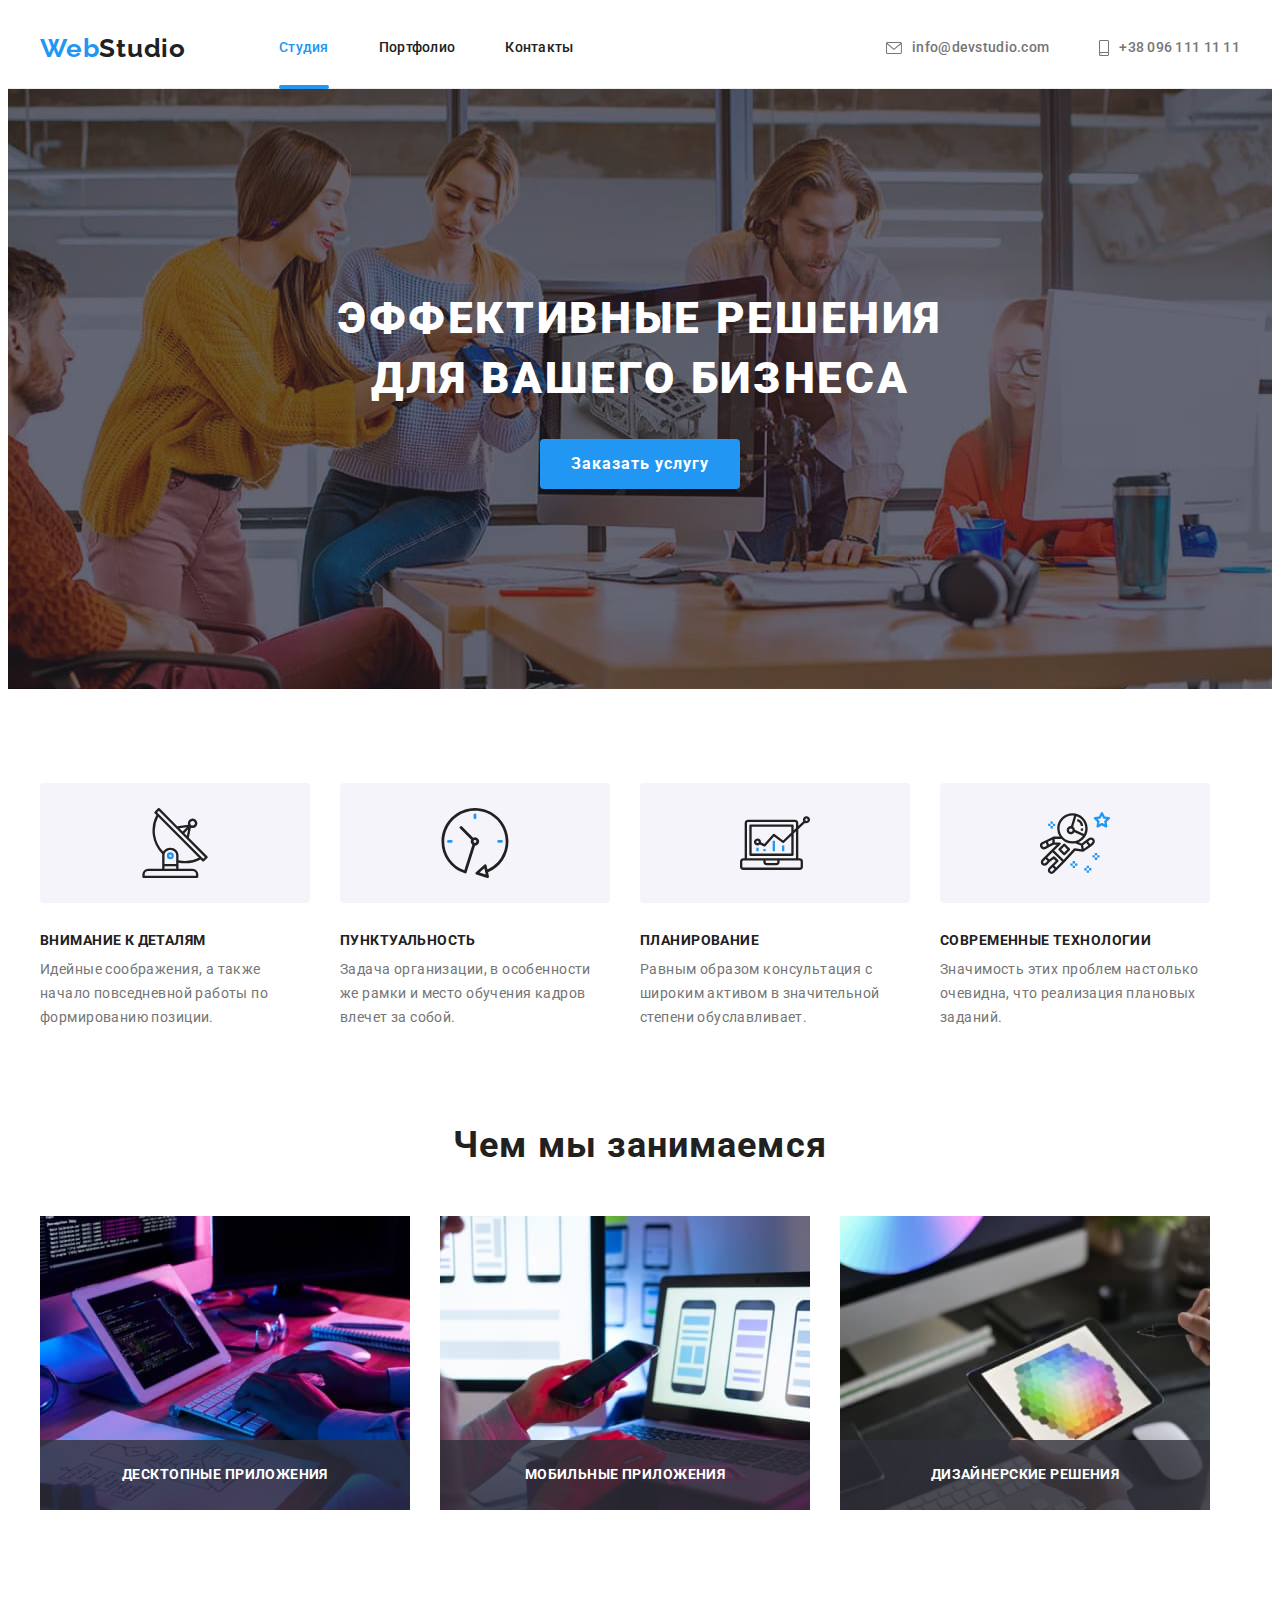
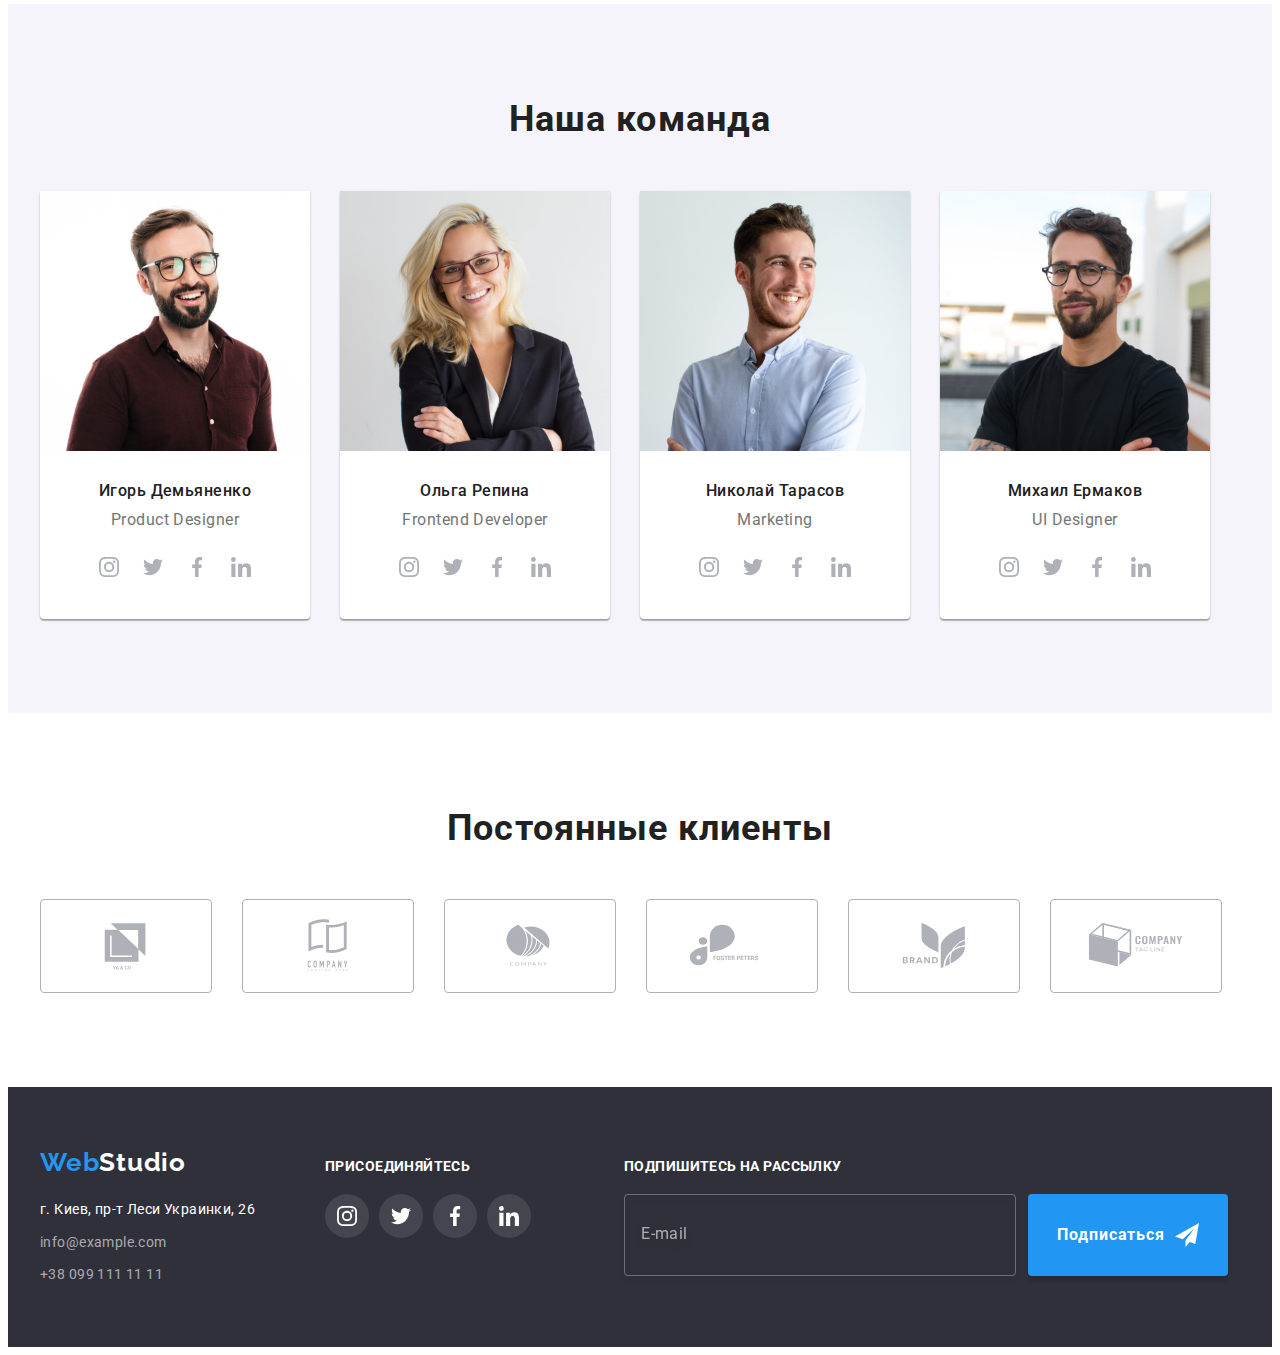
==== index.html @ 4df00606 "скопировал файлы с прошлого проекта" ====
<!DOCTYPE html>
<html lang="ru">
  <head>
    <meta charset="UTF-8" />
    <meta http-equiv="X-UA-Compatible" content="IE=edge" />
    <meta name="viewport" content="width=device-width, initial-scale=1.0" />
    <title>Studio</title>
    <link rel="preconnect" href="https://fonts.googleapis.com" />
    <link rel="preconnect" href="https://fonts.gstatic.com" crossorigin />
    <link
      href="https://fonts.googleapis.com/css2?family=Raleway:wght@700&family=Roboto:wght@400;500;700;900&display=swap"
      rel="stylesheet"
    />
    <link
      rel="stylesheet"
      href="https://cdnjs.cloudflare.com/ajax/libs/modern-normalize/1.1.0/modern-normalize.min.css"
      integrity="sha512-wpPYUAdjBVSE4KJnH1VR1HeZfpl1ub8YT/NKx4PuQ5NmX2tKuGu6U/JRp5y+Y8XG2tV+wKQpNHVUX03MfMFn9Q=="
      crossorigin="anonymous"
      referrerpolicy="no-referrer"
    />
    <link rel="stylesheet" href="./css/main.min.css" />
  </head>
  <body>
    <header class="section-header">
      <div class="container section-header__container">
        <a href="./index.html" class="logo logo--prepend"
          ><span class="logo__text--accent">Web</span>Studio</a
        >
        <nav class="site-nav">
          <ul class="navigation">
            <li class="navigation__item">
              <a class="navigation__link navigation__link--current" href="./index.html">Студия</a>
            </li>
            <li class="navigation__item">
              <a class="navigation__link" href="./portfolio.html">Портфолио</a>
            </li>
            <li class="navigation__item"><a class="navigation__link" href="">Контакты</a></li>
          </ul>
        </nav>
        <ul class="contacts">
          <li class="contacts__item">
            <a href="mailto:info@devstudio.com" class="contacts__link"
              ><svg class="contacts__mail-icon">
                <use href="./images/icons.svg#icon-mail"></use></svg
              >info@devstudio.com</a
            >
          </li>
          <li class="contacts__item">
            <a href="tel:+380961111111" class="contacts__link"
              ><svg class="contacts__smartphone-icon">
                <use href="./images/icons.svg#icon-smartphone"></use></svg
              >+38 096 111 11 11</a
            >
          </li>
        </ul>
      </div>
    </header>
    <main>
      <section class="section-hero">
        <div class="container">
          <h1 class="section-hero__title">
            Эффективные решения<br />
            для вашего бизнеса
          </h1>
          <button class="section-hero__button" type="button" data-modal-open>
            Заказать услугу
          </button>
        </div>
      </section>
      <section class="section-benefits">
        <div class="container">
          <h2 class="title visually-hidden">Преимущества</h2>
          <ul class="benefits">
            <li class="benefits__item">
              <div class="benefits__thumb">
                <svg class="benefits__icon">
                  <use href="./images/icons.svg#icon-antenna"></use>
                </svg>
              </div>
              <h3 class="benefits__subtitle">Внимание к деталям</h3>
              <p class="benefits__text">
                Идейные соображения, а также начало повседневной работы по формированию позиции.
              </p>
            </li>
            <li class="benefits__item">
              <div class="benefits__thumb">
                <svg class="benefits__icon">
                  <use href="./images/icons.svg#icon-clock"></use>
                </svg>
              </div>
              <h3 class="benefits__subtitle">Пунктуальность</h3>
              <p class="benefits__text">
                Задача организации, в особенности же рамки и место обучения кадров влечет за собой.
              </p>
            </li>
            <li class="benefits__item">
              <div class="benefits__thumb">
                <svg class="benefits__icon">
                  <use href="./images/icons.svg#icon-diagram"></use>
                </svg>
              </div>
              <h3 class="benefits__subtitle">Планирование</h3>
              <p class="benefits__text">
                Равным образом консультация с широким активом в значительной степени обуславливает.
              </p>
            </li>
            <li class="benefits__item">
              <div class="benefits__thumb">
                <svg class="benefits__icon">
                  <use href="./images/icons.svg#icon-astronaut"></use>
                </svg>
              </div>
              <h3 class="benefits__subtitle">Современные технологии</h3>
              <p class="benefits__text">
                Значимость этих проблем настолько очевидна, что реализация плановых заданий.
              </p>
            </li>
          </ul>
        </div>
      </section>
      <section class="section-about">
        <div class="container">
          <h2 class="section-about__title title">Чем мы занимаемся</h2>
          <ul class="about">
            <li class="about__item">
              <div class="about__thumb">
                <img src="./images/img.jpg" alt="Руки печатают на клавитуре" width="370" />
                <div class="about__text-thumb">
                  <p class="about__text">Десктопные приложения</p>
                </div>
              </div>
            </li>
            <li class="about__item">
              <div class="about__thumb">
                <img src="./images/box2.jpg" alt="Руки, ноутбук и телефон" width="370" />
                <div class="about__text-thumb">
                  <p class="about__text">Мобильные приложения</p>
                </div>
              </div>
            </li>
            <li class="about__item">
              <div class="about__thumb">
                <img src="./images/box3.jpg" alt="Планшет и стилус в руках" width="370" />
                <div class="about__text-thumb">
                  <p class="about__text">Дизайнерские решения</p>
                </div>
              </div>
            </li>
          </ul>
        </div>
      </section>
      <section class="section-team">
        <div class="container">
          <h2 class="section-team__title title">Наша команда</h2>
          <ul class="team">
            <li class="team__item">
              <img
                src="./images/team1.jpg"
                alt="Портрет Игорь Демьяненко"
                width="270"
                height="260"
              />
              <div class="team__text">
                <h3 class="team__name">Игорь Демьяненко</h3>
                <p class="team__position">Product Designer</p>
                <div class="social">
                  <a class="social__link" href=""
                    ><svg class="social__icon">
                      <use href="./images/icons.svg#icon-instagram"></use></svg
                  ></a>
                  <a class="social__link" href=""
                    ><svg class="social__icon">
                      <use href="./images/icons.svg#icon-twitter"></use></svg
                  ></a>
                  <a class="social__link" href=""
                    ><svg class="social__icon">
                      <use href="./images/icons.svg#icon-facebook"></use></svg
                  ></a>
                  <a class="social__link" href=""
                    ><svg class="social__icon">
                      <use href="./images/icons.svg#icon-linkedin"></use></svg
                  ></a>
                </div>
              </div>
            </li>
            <li class="team__item">
              <img src="./images/team2.jpg" alt="Портрет Ольга Репина" width="270" height="260" />
              <div class="team__text">
                <h3 class="team__name">Ольга Репина</h3>
                <p class="team__position">Frontend Developer</p>
                <div class="social">
                  <a class="social__link" href=""
                    ><svg class="social__icon">
                      <use href="./images/icons.svg#icon-instagram"></use></svg
                  ></a>
                  <a class="social__link" href=""
                    ><svg class="social__icon">
                      <use href="./images/icons.svg#icon-twitter"></use></svg
                  ></a>
                  <a class="social__link" href=""
                    ><svg class="social__icon">
                      <use href="./images/icons.svg#icon-facebook"></use></svg
                  ></a>
                  <a class="social__link" href=""
                    ><svg class="social__icon">
                      <use href="./images/icons.svg#icon-linkedin"></use></svg
                  ></a>
                </div>
              </div>
            </li>
            <li class="team__item">
              <img
                src="./images/team3.jpg"
                alt="Портрет Николай Тарасов"
                width="270"
                height="260"
              />
              <div class="team__text">
                <h3 class="team__name">Николай Тарасов</h3>
                <p class="team__position">Marketing</p>
                <div class="social">
                  <a class="social__link" href=""
                    ><svg class="social__icon">
                      <use href="./images/icons.svg#icon-instagram"></use></svg
                  ></a>
                  <a class="social__link" href=""
                    ><svg class="social__icon">
                      <use href="./images/icons.svg#icon-twitter"></use></svg
                  ></a>
                  <a class="social__link" href=""
                    ><svg class="social__icon">
                      <use href="./images/icons.svg#icon-facebook"></use></svg
                  ></a>
                  <a class="social__link" href=""
                    ><svg class="social__icon">
                      <use href="./images/icons.svg#icon-linkedin"></use></svg
                  ></a>
                </div>
              </div>
            </li>
            <li class="team__item">
              <img src="./images/team4.jpg" alt="Портрет Михаил Ермаков" width="270" height="260" />
              <div class="team__text">
                <h3 class="team__name">Михаил Ермаков</h3>
                <p class="team__position">UI Designer</p>
                <div class="social">
                  <a class="social__link" href=""
                    ><svg class="social__icon">
                      <use href="./images/icons.svg#icon-instagram"></use></svg
                  ></a>
                  <a class="social__link" href=""
                    ><svg class="social__icon">
                      <use href="./images/icons.svg#icon-twitter"></use></svg
                  ></a>
                  <a class="social__link" href=""
                    ><svg class="social__icon">
                      <use href="./images/icons.svg#icon-facebook"></use></svg
                  ></a>
                  <a class="social__link" href=""
                    ><svg class="social__icon">
                      <use href="./images/icons.svg#icon-linkedin"></use></svg
                  ></a>
                </div>
              </div>
            </li>
          </ul>
        </div>
      </section>
      <section class="section-clients">
        <div class="container">
          <h2 class="section-clients__title title">Постоянные клиенты</h2>
          <ul class="clients">
            <li class="clients__item">
              <a class="clients__link" href="">
                <svg class="clients__icon">
                  <use href="./images/icons.svg#icon-logo1"></use>
                </svg>
              </a>
            </li>
            <li class="clients__item">
              <a class="clients__link" href="">
                <svg class="clients__icon">
                  <use href="./images/icons.svg#icon-logo2"></use>
                </svg>
              </a>
            </li>
            <li class="clients__item">
              <a class="clients__link" href="">
                <svg class="clients__icon">
                  <use href="./images/icons.svg#icon-logo3"></use>
                </svg>
              </a>
            </li>
            <li class="clients__item">
              <a class="clients__link" href="">
                <svg class="clients__icon">
                  <use href="./images/icons.svg#icon-logo4"></use>
                </svg>
              </a>
            </li>
            <li class="clients__item">
              <a class="clients__link" href="">
                <svg class="clients__icon">
                  <use href="./images/icons.svg#icon-logo5"></use>
                </svg>
              </a>
            </li>
            <li class="clients__item">
              <a class="clients__link" href="">
                <svg class="clients__icon">
                  <use href="./images/icons.svg#icon-logo6"></use>
                </svg>
              </a>
            </li>
          </ul>
        </div>
      </section>
    </main>
    <footer class="footer">
      <div class="container footer__container">
        <div class="footer__wrap">
          <a href="./index.html" class="logo logo--white"
            ><span class="logo__text--accent">Web</span>Studio</a
          >
          <address>
            <ul class="footer-contacts">
              <li class="footer-contacts__item">
                <a class="footer-contacts__link link footer-contacts__link--white" href=""
                  >г. Киев, пр-т Леси Украинки, 26</a
                >
              </li>
              <li class="footer-contacts__item">
                <a class="footer-contacts__link link" href="mailto:info@example.com"
                  >info@example.com</a
                >
              </li>
              <li class="footer-contacts__item">
                <a class="footer-contacts__link link" href="tel:+380991111111">+38 099 111 11 11</a>
              </li>
            </ul>
          </address>
        </div>
        <div class="footer-join">
          <b class="footer-join__text">Присоединяйтесь</b>
          <div class="footer-join__thumb">
            <a class="footer-join__link" href=""
              ><svg class="footer-join__icon">
                <use href="./images/icons.svg#icon-instagram"></use></svg
            ></a>
            <a class="footer-join__link" href=""
              ><svg class="footer-join__icon">
                <use href="./images/icons.svg#icon-twitter"></use></svg
            ></a>
            <a class="footer-join__link" href=""
              ><svg class="footer-join__icon">
                <use href="./images/icons.svg#icon-facebook"></use></svg
            ></a>
            <a class="footer-join__link" href=""
              ><svg class="footer-join__icon">
                <use href="./images/icons.svg#icon-linkedin"></use></svg
            ></a>
          </div>
        </div>
        <div class="footer-form">
          <b class="footer-form__text">Подпишитесь на рассылку</b>
          <form class="">
            <label class="footer-form__label">
              <input class="footer-form__input" type="email" name="mail" placeholder="E-mail" />
              <button class="footer-form__btn" type="submit">
                Подписаться<svg class="footer-form__icon" width="24" height="24">
                  <use href="./images/icons.svg#icon-send"></use>
                </svg>
              </button>
            </label>
          </form>
        </div>
      </div>
    </footer>
    <div class="backdrop backdrop--is-hidden" data-modal>
      <div class="modal">
        <button class="modal__button" data-modal-close>
          <svg width="18" height="18" xmlns="http://www.w3.org/2000/svg">
            <path
              d="M15 4.108 13.892 3 9.5 7.392 5.108 3 4 4.108 8.392 8.5 4 12.892 5.108 14 9.5 9.608 13.892 14 15 12.892 10.608 8.5 15 4.108Z"
            />
          </svg>
        </button>
        <b class="modal__title">Оставьте свои данные, мы вам перезвоним</b>
        <form class="modal-form">
          <label class="modal-form__label">
            <span class="modal-form__text">Имя</span>
            <input class="modal-form__input" type="text" name="name" />
            <svg class="modal-form__icon" width="18" height="18">
              <use href="./images/icons.svg#icon-personmodal"></use>
            </svg>
          </label>
          <label class="modal-form__label">
            <span class="modal-form__text">Телефон</span>
            <input class="modal-form__input" type="tel" name="tel" />
            <svg class="modal-form__icon" width="18" height="18">
              <use href="./images/icons.svg#icon-phonemodal"></use>
            </svg>
          </label>
          <label class="modal-form__label">
            <span class="modal-form__text">Почта</span>
            <input class="modal-form__input" type="email" name="mail" />
            <svg class="modal-form__icon" width="18" height="18">
              <use href="./images/icons.svg#icon-emailmodal"></use>
            </svg>
          </label>
          <label class="modal-form__label modal-form__label--append">
            <span class="modal-form__text">Комментарий</span>
            <textarea
              class="modal-form__textarea"
              name="comment"
              placeholder="Введите текст"
            ></textarea>
          </label>
          <label class="modal-form__label-checkbox">
            <input class="modal-form__checkbox" type="checkbox" name="license" value="yes" />
            <svg class="modal-form__checkbox-icon" width="16" height="15">
              <use href="./images/icons.svg#icon-checkmodal"></use>
            </svg>
            <p class="modal-form__license">
              Соглашаюсь с рассылкой и принимаю
              <a class="modal-form__link" href="">Условия договора</a>
            </p>
          </label>
          <button class="modal-form__btn" type="submit">Отправить</button>
        </form>
      </div>
    </div>
    <script src="./js/modal.js"></script>
  </body>
</html>
---- css/main.min.css ----
h1,h2,h3,p,ul{margin-top:0;margin-bottom:0}ul{list-style-type:none;padding:0;margin:0}img{display:block}:root{--primaty-text-color: #757575;--secondary-text-color: #212121;--white--text-color: #ffffff;--white-bg-color: #fff;--accent-text-color: #2196f3;--secondary-bg-color: #f5f4fa;--footer-bg-color: #2f303a;--footer-adress-color: rgba(255, 255, 255, 0.6);--hero-bg-color: #c4c4c4;--decoration-color: #afb1b8}body{font-family:Roboto, sans-serif;color:var(--primaty-text-color)}.visually-hidden{position:absolute;width:1px;height:1px;margin:-1px;border:0;padding:0;white-space:nowrap;clip-path:inset(100%);clip:rect(0 0 0 0);overflow:hidden}.container{margin:0 auto;max-width:1200px;padding-left:15px;padding-right:15px}.section-header{border-bottom:1px solid #ececec}.section-header__container{display:flex;align-items:center}.logo{font-family:Raleway, sans-serif;font-weight:700;font-size:26px;line-height:1.19;letter-spacing:0.03em;text-decoration:none;color:var(--secondary-text-color)}.logo--prepend{margin-right:93px}.logo__text--accent{color:var(--accent-text-color)}.link{transition:color 250ms cubic-bezier(0.4, 0, 0.2, 1)}.navigation{display:flex}.navigation__link{display:block;font-weight:500;font-size:14px;line-height:1.14;letter-spacing:0.02em;text-decoration:none;color:var(--secondary-text-color);padding-top:32px;padding-bottom:32px;transition:color 250ms cubic-bezier(0.4, 0, 0.2, 1)}.navigation__link:hover,.navigation__link:focus{color:var(--accent-text-color)}.navigation__link--current{color:var(--accent-text-color);position:relative}.navigation__link--current::after{content:'';position:absolute;bottom:-1px;display:block;width:100%;height:4px;background-color:var(--accent-text-color);border-radius:2px}.navigation__item:not(:last-child){margin-right:50px}.contacts{display:flex;margin-left:auto}.contacts__link{color:var(--primaty-text-color);font-weight:500;font-size:14px;line-height:1.14;letter-spacing:0.02em;text-decoration:none;display:flex;align-items:center;transition:color 250ms cubic-bezier(0.4, 0, 0.2, 1)}.contacts__link:hover,.contacts__link:focus{color:var(--accent-text-color)}.contacts__item:not(:last-child){margin-right:50px}.contacts__mail-icon{width:16px;height:12px;margin-right:10px;fill:currentColor}.contacts__smartphone-icon{width:10px;height:16px;margin-right:10px;fill:currentColor}.section-hero{background-color:var(--hero-bg-color);background-image:linear-gradient(rgba(47,48,58,0.4), rgba(47,48,58,0.4)),url(../images/hero-bg.jpg);background-position:center;background-repeat:no-repeat;padding-top:200px;padding-bottom:200px;text-align:center}.section-hero__title{margin-top:0;margin-bottom:30px;color:var(--white--text-color);font-weight:900;font-size:44px;line-height:1.36;text-align:center;letter-spacing:0.06em;text-transform:uppercase}.section-hero__button{font-family:inherit;cursor:pointer;font-weight:700;font-size:16px;line-height:1.87;letter-spacing:0.06em;color:var(--white--text-color);background-color:var(--accent-text-color);min-width:200px;padding-bottom:10px;padding-top:10px;box-shadow:0px 4px 4px rgba(0,0,0,0.15);border-radius:4px;border:0}.backdrop{position:fixed;top:0;bottom:0;left:0;right:0;background-color:rgba(0,0,0,0.2);transition:opacity 500ms cubic-bezier(0.4, 0, 0.2, 1),visibility 500ms cubic-bezier(0.4, 0, 0.2, 1)}.backdrop--is-hidden{opacity:0;pointer-events:none;visibility:hidden}.backdrop--is-hidden .modal{transform:translate(-50%, -50%) scale(0.7)}.modal{position:absolute;top:50%;left:50%;transform:translate(-50%, -50%) scale(1);padding:40px;width:528px;height:581px;background-color:var(--white-bg-color);box-shadow:0px 1px 3px rgba(0,0,0,0.12),0px 1px 1px rgba(0,0,0,0.14),0px 2px 1px rgba(0,0,0,0.2);border-radius:4px;opacity:1;transition:transform 500ms cubic-bezier(0.4, 0, 0.2, 1)}.modal__button{position:absolute;right:8px;top:8px;display:flex;justify-content:center;align-items:center;padding:0;cursor:pointer;border:1px solid rgba(0,0,0,0.1);border-radius:50%;width:30px;height:30px;background-color:var(--white-bg-color);fill:#000;transition:fill 250ms cubic-bezier(0.4, 0, 0.2, 1)}.modal__button:hover,.modal__button:focus{fill:var(--accent-text-color);outline:0}.modal__title{display:block;font-weight:700;font-size:20px;line-height:1.1;text-align:center;letter-spacing:0.03em;color:var(--secondary-text-color);margin-bottom:12px}.modal-form__label{position:relative;display:block;margin-bottom:10px}.modal-form__text{display:block;margin-bottom:4px;font-size:12px;line-height:1.17;letter-spacing:0.01em}.modal-form__input{padding:12px;padding-left:42px;width:100%;height:40px;border:1px solid rgba(33,33,33,0.2);border-radius:4px;transition:border-color 250ms cubic-bezier(0.4, 0, 0.2, 1)}.modal-form__input:hover,.modal-form__input:focus{border-color:var(--accent-text-color);outline:0}.modal-form__icon{position:absolute;bottom:11px;left:12px;transition:fill 250ms cubic-bezier(0.4, 0, 0.2, 1)}.modal-form__input:hover+.modal-form__icon,.modal-form__input:focus+.modal-form__icon{fill:var(--accent-text-color)}.modal-form__label--append{margin-bottom:20px}.modal-form__textarea{padding:12px 16px;width:100%;height:120px;border:1px solid rgba(33,33,33,0.2);border-radius:4px;resize:none;transition:border-color 250ms cubic-bezier(0.4, 0, 0.2, 1)}.modal-form__textarea:hover,.modal-form__textarea:focus{border-color:var(--accent-text-color);outline:0}.modal-form__textarea::placeholder{font-weight:400;font-size:14px;line-height:1.14;letter-spacing:0.01em;color:rgba(117,117,117,0.5)}.modal-form__checkbox{-webkit-appearance:none;-moz-appearance:none;appearance:none;position:absolute}.modal-form__label-checkbox{display:inline-flex;align-items:center;justify-content:center;margin-bottom:30px}.modal-form__checkbox-icon{fill:var(--white-bg-color);border:2px solid #212121;border-radius:2px;transition:border-color 250ms cubic-bezier(0.4, 0, 0.2, 1),fill 250ms cubic-bezier(0.4, 0, 0.2, 1)}.modal-form__checkbox:focus+.modal-form__checkbox-icon{border-color:var(--accent-text-color);outline:0}.modal-form__checkbox:checked+.modal-form__checkbox-icon{border:0 solid transparent;fill:var(--accent-text-color)}.modal-form__link{color:var(--accent-text-color)}.modal-form__license{font-style:normal;font-weight:normal;font-size:14px;line-height:1.71;letter-spacing:0.03em;margin-left:7px}.modal-form__btn{display:block;text-align:center;font-family:inherit;cursor:pointer;font-weight:700;font-size:16px;line-height:1.87;letter-spacing:0.06em;color:var(--white--text-color);background-color:var(--accent-text-color);min-width:200px;padding-bottom:10px;padding-top:10px;margin:0 auto;box-shadow:0px 4px 4px rgba(0,0,0,0.15);border-radius:4px;border:0;transition:background-color 250ms cubic-bezier(0.4, 0, 0.2, 1)}.modal-form__btn:hover,.modal-form__btn:focus{background-color:#188ce8;outline:0}.section-benefits{padding-top:94px}.benefits{display:flex}.benefits__item{width:270px}.benefits__item:not(:last-child){margin-right:30px}.benefits__thumb{width:270px;height:120px;margin-bottom:30px;background-color:var(--secondary-bg-color);border-radius:4px;display:flex;justify-content:center;align-items:center}.benefits__icon{width:70px;height:70px}.benefits__subtitle{font-weight:700;font-size:14px;line-height:1.14;letter-spacing:0.03em;text-transform:uppercase;color:var(--secondary-text-color);margin-bottom:10px}.benefits__text{font-size:14px;line-height:1.71;letter-spacing:0.03em}.section-about{padding:94px 0}.title{font-weight:700;font-size:36px;line-height:1.17;text-align:center;letter-spacing:0.03em;color:var(--secondary-text-color);margin-bottom:50px}.about{display:flex}.about__item:not(:last-child){margin-right:30px}.about__thumb{position:relative}.about__text-thumb{position:absolute;bottom:0;width:370px;padding-top:27px;padding-bottom:27px;background:rgba(47,48,58,0.8)}.about__text{font-weight:700;font-size:14px;line-height:1.14;text-align:center;letter-spacing:0.03em;text-transform:uppercase;color:var(--white--text-color)}.section-team{background-color:var(--secondary-bg-color);padding:94px 0}.team{display:flex}.team__item{box-shadow:0px 1px 3px rgba(0,0,0,0.12),0px 1px 1px rgba(0,0,0,0.14),0px 2px 1px rgba(0,0,0,0.2);border-radius:0px 0px 4px 4px;background-color:var(--white-bg-color)}.team__item:not(:last-child){margin-right:30px}.team__text{padding-top:30px;padding-bottom:30px}.team__name{font-weight:500;font-size:16px;line-height:1.19;text-align:center;letter-spacing:0.03em;color:var(--secondary-text-color);margin-bottom:10px}.team__position{font-weight:400;font-size:16px;line-height:1.19;text-align:center;letter-spacing:0.03em;margin-bottom:16px}.social{display:flex;justify-content:center;align-items:center}.social__link{display:flex;justify-content:center;align-items:center;width:44px;height:44px;border-radius:50%;fill:var(--decoration-color);transition:background-color 250ms cubic-bezier(0.4, 0, 0.2, 1),fill 250ms cubic-bezier(0.4, 0, 0.2, 1)}.social__link:hover,.social__link:focus{background-color:var(--accent-text-color);fill:var(--white--text-color)}.social__linkk:not(:last-child){margin-right:10px}.social__icon{width:20px;height:20px}.section-clients{padding-top:94px;padding-bottom:94px}.clients{display:flex}.clients__item:not(:last-child){margin-right:30px}.clients__link{display:flex;justify-content:center;align-items:center;width:170px;height:92px;border:1px solid #afb1b8;border-radius:4px;color:var(--decoration-color);transition:color 250ms cubic-bezier(0.4, 0, 0.2, 1),fill 250ms cubic-bezier(0.4, 0, 0.2, 1),border-color 250ms cubic-bezier(0.4, 0, 0.2, 1)}.clients__link:hover,.clients__link:focus{color:var(--accent-text-color);fill:var(--accent-text-color);border-color:var(--accent-text-color)}.clients__icon{fill:currentColor;width:106px;height:60px}.footer{background-color:var(--footer-bg-color);padding:60px 0}.footer__container{display:flex;align-items:baseline}.logo--white{display:block;color:var(--white--text-color);margin-bottom:20px}.footer-contacts__link{font-style:normal;font-size:14px;line-height:1.71;letter-spacing:0.03em;text-decoration:none;color:var(--footer-adress-color)}.footer-contacts__link:hover,.footer-contacts__link:focus{color:var(--accent-text-color)}.footer-contacts__item:not(:last-child){margin-bottom:9px}.footer-contacts__link--white{color:var(--white--text-color)}.footer-join{margin-left:70px;margin-right:93px}.footer-join__text,.footer-form__text{display:block;font-weight:700;font-size:14px;line-height:calc(16 / 14);letter-spacing:0.03em;text-transform:uppercase;color:var(--white--text-color);margin-bottom:20px}.footer-join__thumb{display:flex}.footer-join__icon{width:20px;height:20px}.footer-join__link{display:flex;justify-content:center;align-items:center;width:44px;height:44px;border-radius:50%;background-color:rgba(255,255,255,0.1);fill:var(--white--text-color);transition:background-color 250ms cubic-bezier(0.4, 0, 0.2, 1)}.footer-join__link:hover,.footer-join__link:focus{background-color:var(--accent-text-color)}.footer-join__link:not(:last-child){margin-right:10px}.footer-form__label{display:flex;margin:0}.footer-form__input{display:flex;width:358px;height:50px;padding:15px 16px;border:1px solid rgba(255,255,255,0.3);filter:drop-shadow(0px 4px 4px rgba(0,0,0,0.15));border-radius:4px;background-color:transparent;color:var(--white--text-color)}.footer-form__input::placeholder{font-family:'Roboto';font-style:normal;font-weight:400;font-size:16px;line-height:1.25;letter-spacing:0.03em;color:rgba(255,255,255,0.6)}.footer-form__btn{display:inline-flex;justify-content:center;align-items:center;font-family:inherit;cursor:pointer;font-weight:700;font-size:16px;line-height:1.87;letter-spacing:0.06em;color:var(--white--text-color);background-color:var(--accent-text-color);min-width:200px;padding-bottom:10px;padding-top:10px;margin-left:12px;box-shadow:0px 4px 4px rgba(0,0,0,0.15);border-radius:4px;border:0}.footer-form__icon{margin-left:10px}.section-examples{padding-top:94px;padding-bottom:94px}.examples-filter{display:flex;justify-content:center;margin-bottom:50px}.examples-filter__item:not(:last-child){margin-right:8px}.examples-filter__button{font-family:inherit;font-weight:500;font-size:16px;line-height:1.62;text-align:center;letter-spacing:0.03em;cursor:pointer;color:var(--secondary-text-color);background-color:var(--secondary-bg-color);padding:6px 22px;border-radius:4px;border:0;transition:background-color 250ms cubic-bezier(0.4, 0, 0.2, 1),color 250ms cubic-bezier(0.4, 0, 0.2, 1),box-shadow 250ms cubic-bezier(0.4, 0, 0.2, 1)}.examples-filter__button:hover,.examples-filter__button:focus{color:var(--white--text-color);background-color:var(--accent-text-color);box-shadow:0px 3px 1px rgba(0,0,0,0.1),0px 1px 2px rgba(0,0,0,0.08),0px 2px 2px rgba(0,0,0,0.12);border-radius:4px}.examples{display:flex;flex-wrap:wrap}.examples__item{margin-right:30px;margin-bottom:30px;transition:box-shadow 250ms cubic-bezier(0.4, 0, 0.2, 1)}.examples__item:hover{box-shadow:0px 1px 1px rgba(0,0,0,0.12),0px 4px 4px rgba(0,0,0,0.06),1px 4px 6px rgba(0,0,0,0.16)}.examples__item:nth-child(3n){margin-right:0}.examples__item:nth-last-child(-n+3){margin-bottom:0}.examples__link{font-size:16px;line-height:1.87;letter-spacing:0.03em;text-decoration:none;color:var(--primaty-text-color)}.examples__thumb{position:relative;overflow:hidden}.examples__img-text{position:absolute;top:0;bottom:0;transform:translateY(100%);transition:transform 250ms cubic-bezier(0.4, 0, 0.2, 1);padding:63px 24px;font-size:18px;line-height:1.56;color:var(--white--text-color);letter-spacing:0.03em;width:370px;background-color:rgba(33,150,243,0.9)}.examples__item:hover .examples__img-text{transform:translateY(0)}.examples__text{padding-top:20px;padding-bottom:20px;padding-left:24px;padding-right:24px;border-right:1px solid #eeeeee;border-left:1px solid #eeeeee;border-bottom:1px solid #eeeeee}.examples__name{font-weight:700;font-size:18px;line-height:2;letter-spacing:0.06em;color:var(--secondary-text-color);margin-bottom:4px}
/*# sourceMappingURL=main.min.css.map */
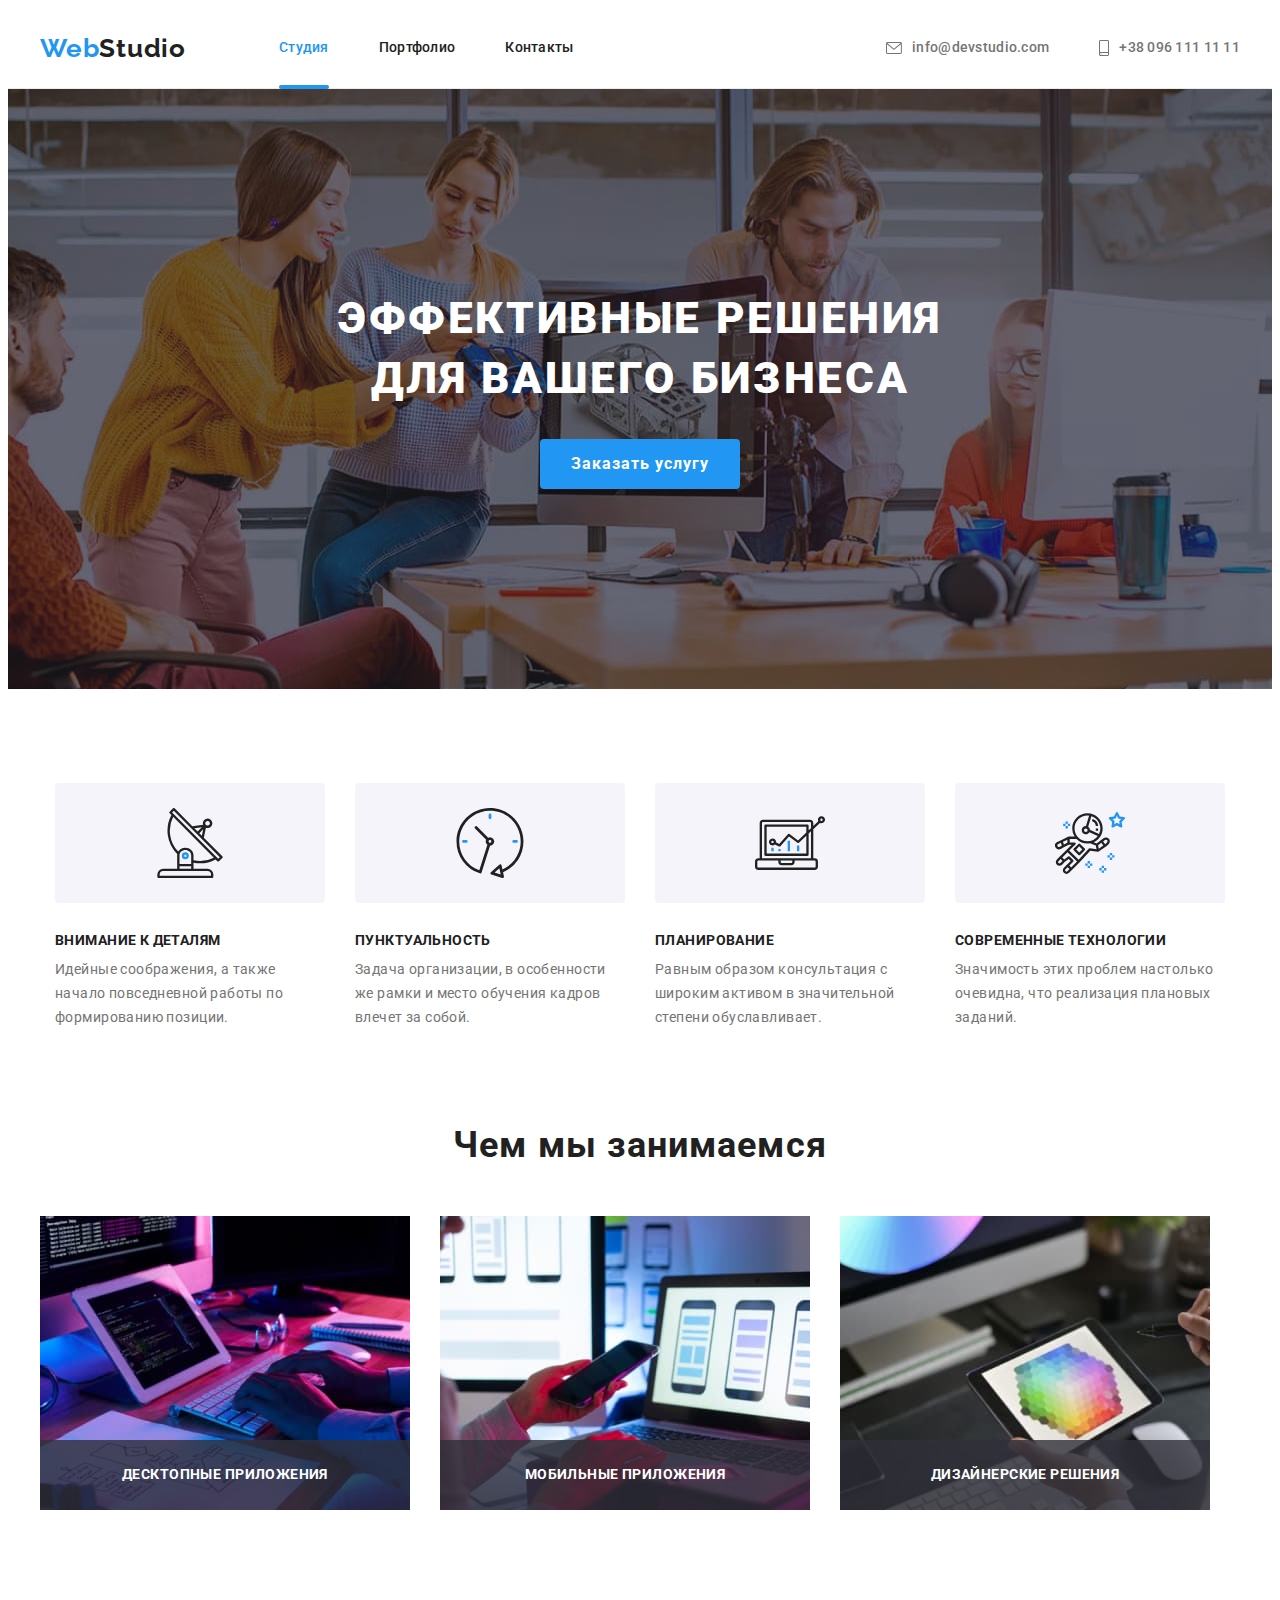
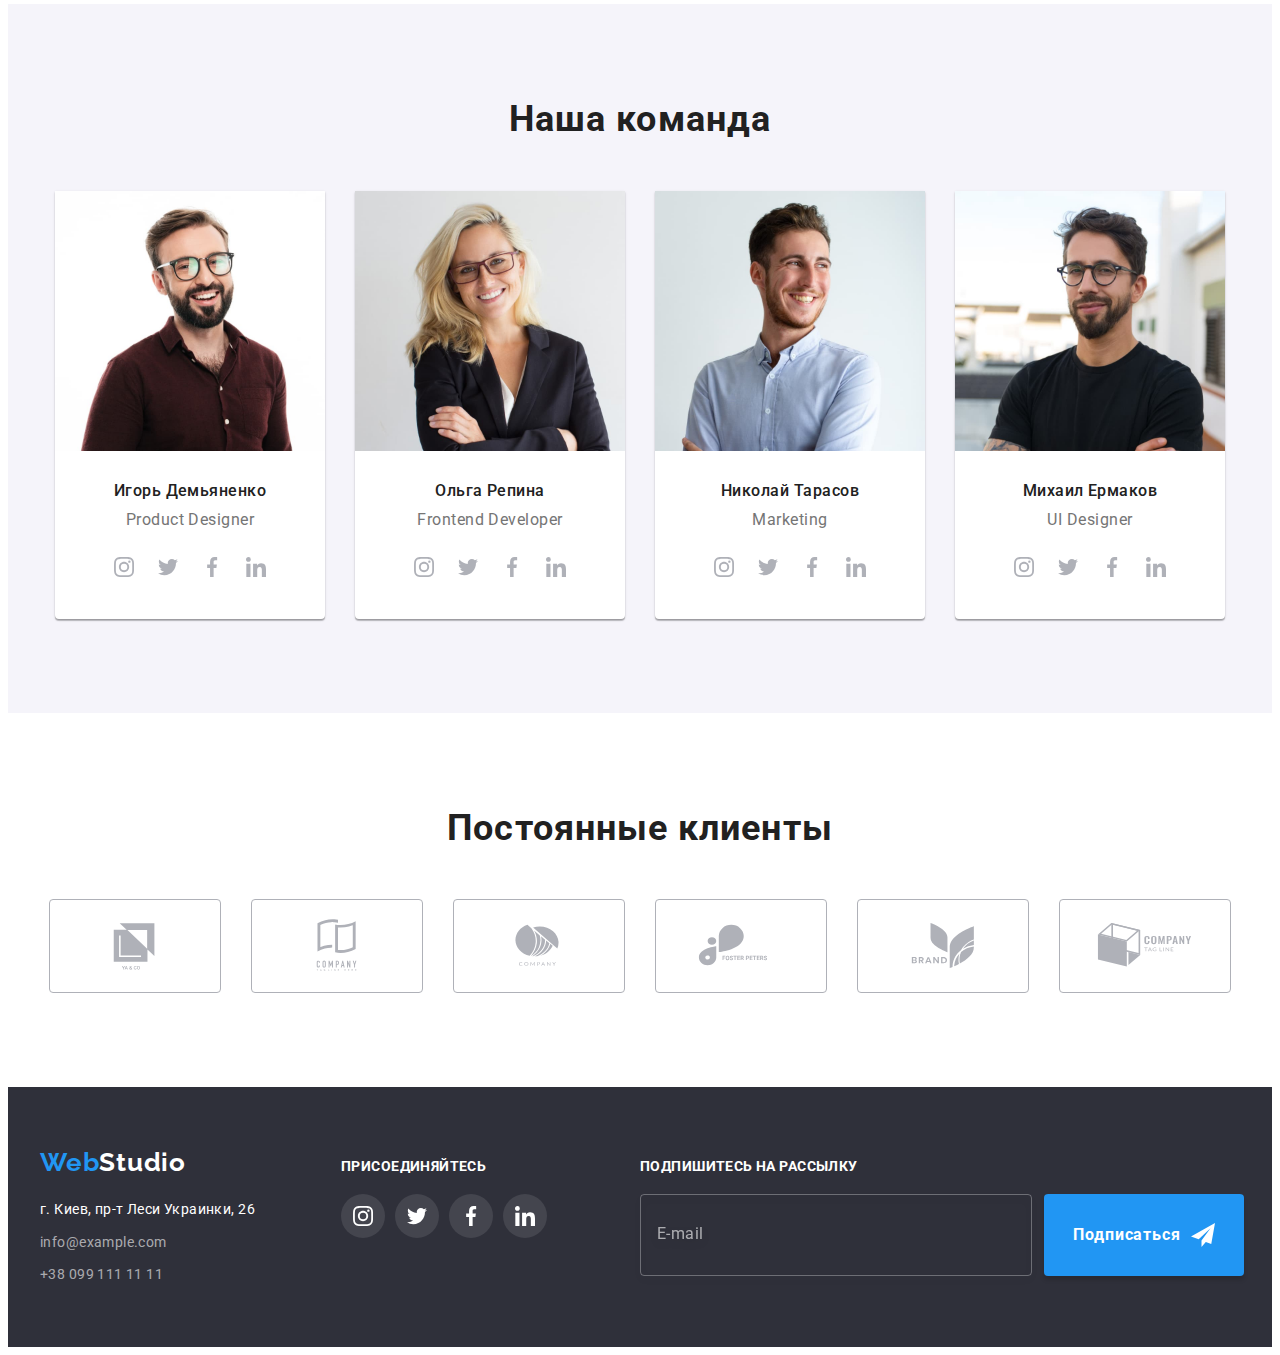
==== commit c3e611d9: "сделал первую часть дз БЕЗ картинок" ====
--- a/index.html
+++ b/index.html
@@ -26,33 +26,57 @@
         <a href="./index.html" class="logo logo--prepend"
           ><span class="logo__text--accent">Web</span>Studio</a
         >
-        <nav class="site-nav">
-          <ul class="navigation">
-            <li class="navigation__item">
-              <a class="navigation__link navigation__link--current" href="./index.html">Студия</a>
-            </li>
-            <li class="navigation__item">
-              <a class="navigation__link" href="./portfolio.html">Портфолио</a>
-            </li>
-            <li class="navigation__item"><a class="navigation__link" href="">Контакты</a></li>
-          </ul>
-        </nav>
-        <ul class="contacts">
-          <li class="contacts__item">
-            <a href="mailto:info@devstudio.com" class="contacts__link"
-              ><svg class="contacts__mail-icon">
-                <use href="./images/icons.svg#icon-mail"></use></svg
-              >info@devstudio.com</a
-            >
-          </li>
-          <li class="contacts__item">
-            <a href="tel:+380961111111" class="contacts__link"
-              ><svg class="contacts__smartphone-icon">
-                <use href="./images/icons.svg#icon-smartphone"></use></svg
-              >+38 096 111 11 11</a
-            >
-          </li>
-        </ul>
+        <button
+          class="menu-button"
+          type="button"
+          aria-expanded="false"
+          aria-controls="site-nav-wrap"
+          data-menu-button
+        >
+          <svg width="40" height="40" aria-label="Переключатель мобильного меню">
+            <use class="icon-cross" href="./images/icons.svg#icon-cross"></use>
+            <use class="icon-menu" href="./images/icons.svg#icon-menu"></use>
+          </svg>
+        </button>
+        <div class="site-nav-wrap" id="site-nav-wrap" data-menu>
+          <!-- <div class="menu-container"> -->
+          <nav class="site-nav">
+            <ul class="navigation">
+              <li class="navigation__item">
+                <a class="navigation__link navigation__link--current" href="./index.html">Студия</a>
+              </li>
+              <li class="navigation__item">
+                <a class="navigation__link" href="./portfolio.html">Портфолио</a>
+              </li>
+              <li class="navigation__item"><a class="navigation__link" href="">Контакты</a></li>
+            </ul>
+          </nav>
+          <ul class="contacts">
+            <li class="contacts__item">
+              <a href="mailto:info@devstudio.com" class="contacts__link"
+                ><svg class="contacts__mail-icon">
+                  <use href="./images/icons.svg#icon-mail"></use></svg
+                >info@devstudio.com</a
+              >
+            </li>
+            <li class="contacts__item">
+              <a href="tel:+380961111111" class="contacts__link contacts__link--accent"
+                ><svg class="contacts__smartphone-icon">
+                  <use href="./images/icons.svg#icon-smartphone"></use></svg
+                >+38 096 111 11 11</a
+              >
+            </li>
+          </ul>
+          <ul class="header-social">
+            <li class="header-social__item">
+              <a class="header-social__link" href="">Instagram</a>
+            </li>
+            <li class="header-social__item"><a class="header-social__link" href="">Twitter</a></li>
+            <li class="header-social__item"><a class="header-social__link" href="">Facebook</a></li>
+            <li class="header-social__item"><a class="header-social__link" href="">LinkedIn</a></li>
+          </ul>
+          <!-- </div> -->
+        </div>
       </div>
     </header>
     <main>
@@ -318,47 +342,51 @@
     </main>
     <footer class="footer">
       <div class="container footer__container">
-        <div class="footer__wrap">
-          <a href="./index.html" class="logo logo--white"
-            ><span class="logo__text--accent">Web</span>Studio</a
-          >
-          <address>
-            <ul class="footer-contacts">
-              <li class="footer-contacts__item">
-                <a class="footer-contacts__link link footer-contacts__link--white" href=""
-                  >г. Киев, пр-т Леси Украинки, 26</a
-                >
-              </li>
-              <li class="footer-contacts__item">
-                <a class="footer-contacts__link link" href="mailto:info@example.com"
-                  >info@example.com</a
-                >
-              </li>
-              <li class="footer-contacts__item">
-                <a class="footer-contacts__link link" href="tel:+380991111111">+38 099 111 11 11</a>
-              </li>
-            </ul>
-          </address>
-        </div>
-        <div class="footer-join">
-          <b class="footer-join__text">Присоединяйтесь</b>
-          <div class="footer-join__thumb">
-            <a class="footer-join__link" href=""
-              ><svg class="footer-join__icon">
-                <use href="./images/icons.svg#icon-instagram"></use></svg
-            ></a>
-            <a class="footer-join__link" href=""
-              ><svg class="footer-join__icon">
-                <use href="./images/icons.svg#icon-twitter"></use></svg
-            ></a>
-            <a class="footer-join__link" href=""
-              ><svg class="footer-join__icon">
-                <use href="./images/icons.svg#icon-facebook"></use></svg
-            ></a>
-            <a class="footer-join__link" href=""
-              ><svg class="footer-join__icon">
-                <use href="./images/icons.svg#icon-linkedin"></use></svg
-            ></a>
+        <div class="footer__block">
+          <div class="footer__wrap">
+            <a href="./index.html" class="logo logo--white"
+              ><span class="logo__text--accent">Web</span>Studio</a
+            >
+            <address>
+              <ul class="footer-contacts">
+                <li class="footer-contacts__item">
+                  <a class="footer-contacts__link link footer-contacts__link--white" href=""
+                    >г. Киев, пр-т Леси Украинки, 26</a
+                  >
+                </li>
+                <li class="footer-contacts__item">
+                  <a class="footer-contacts__link link" href="mailto:info@example.com"
+                    >info@example.com</a
+                  >
+                </li>
+                <li class="footer-contacts__item">
+                  <a class="footer-contacts__link link" href="tel:+380991111111"
+                    >+38 099 111 11 11</a
+                  >
+                </li>
+              </ul>
+            </address>
+          </div>
+          <div class="footer-join">
+            <b class="footer-join__text">Присоединяйтесь</b>
+            <div class="footer-join__thumb">
+              <a class="footer-join__link" href=""
+                ><svg class="footer-join__icon">
+                  <use href="./images/icons.svg#icon-instagram"></use></svg
+              ></a>
+              <a class="footer-join__link" href=""
+                ><svg class="footer-join__icon">
+                  <use href="./images/icons.svg#icon-twitter"></use></svg
+              ></a>
+              <a class="footer-join__link" href=""
+                ><svg class="footer-join__icon">
+                  <use href="./images/icons.svg#icon-facebook"></use></svg
+              ></a>
+              <a class="footer-join__link" href=""
+                ><svg class="footer-join__icon">
+                  <use href="./images/icons.svg#icon-linkedin"></use></svg
+              ></a>
+            </div>
           </div>
         </div>
         <div class="footer-form">
@@ -431,5 +459,6 @@
       </div>
     </div>
     <script src="./js/modal.js"></script>
+    <script src="./js/mobile-menu.js"></script>
   </body>
 </html>
--- a/css/main.min.css
+++ b/css/main.min.css
@@ -1,2 +1,2 @@
-h1,h2,h3,p,ul{margin-top:0;margin-bottom:0}ul{list-style-type:none;padding:0;margin:0}img{display:block}:root{--primaty-text-color: #757575;--secondary-text-color: #212121;--white--text-color: #ffffff;--white-bg-color: #fff;--accent-text-color: #2196f3;--secondary-bg-color: #f5f4fa;--footer-bg-color: #2f303a;--footer-adress-color: rgba(255, 255, 255, 0.6);--hero-bg-color: #c4c4c4;--decoration-color: #afb1b8}body{font-family:Roboto, sans-serif;color:var(--primaty-text-color)}.visually-hidden{position:absolute;width:1px;height:1px;margin:-1px;border:0;padding:0;white-space:nowrap;clip-path:inset(100%);clip:rect(0 0 0 0);overflow:hidden}.container{margin:0 auto;max-width:1200px;padding-left:15px;padding-right:15px}.section-header{border-bottom:1px solid #ececec}.section-header__container{display:flex;align-items:center}.logo{font-family:Raleway, sans-serif;font-weight:700;font-size:26px;line-height:1.19;letter-spacing:0.03em;text-decoration:none;color:var(--secondary-text-color)}.logo--prepend{margin-right:93px}.logo__text--accent{color:var(--accent-text-color)}.link{transition:color 250ms cubic-bezier(0.4, 0, 0.2, 1)}.navigation{display:flex}.navigation__link{display:block;font-weight:500;font-size:14px;line-height:1.14;letter-spacing:0.02em;text-decoration:none;color:var(--secondary-text-color);padding-top:32px;padding-bottom:32px;transition:color 250ms cubic-bezier(0.4, 0, 0.2, 1)}.navigation__link:hover,.navigation__link:focus{color:var(--accent-text-color)}.navigation__link--current{color:var(--accent-text-color);position:relative}.navigation__link--current::after{content:'';position:absolute;bottom:-1px;display:block;width:100%;height:4px;background-color:var(--accent-text-color);border-radius:2px}.navigation__item:not(:last-child){margin-right:50px}.contacts{display:flex;margin-left:auto}.contacts__link{color:var(--primaty-text-color);font-weight:500;font-size:14px;line-height:1.14;letter-spacing:0.02em;text-decoration:none;display:flex;align-items:center;transition:color 250ms cubic-bezier(0.4, 0, 0.2, 1)}.contacts__link:hover,.contacts__link:focus{color:var(--accent-text-color)}.contacts__item:not(:last-child){margin-right:50px}.contacts__mail-icon{width:16px;height:12px;margin-right:10px;fill:currentColor}.contacts__smartphone-icon{width:10px;height:16px;margin-right:10px;fill:currentColor}.section-hero{background-color:var(--hero-bg-color);background-image:linear-gradient(rgba(47,48,58,0.4), rgba(47,48,58,0.4)),url(../images/hero-bg.jpg);background-position:center;background-repeat:no-repeat;padding-top:200px;padding-bottom:200px;text-align:center}.section-hero__title{margin-top:0;margin-bottom:30px;color:var(--white--text-color);font-weight:900;font-size:44px;line-height:1.36;text-align:center;letter-spacing:0.06em;text-transform:uppercase}.section-hero__button{font-family:inherit;cursor:pointer;font-weight:700;font-size:16px;line-height:1.87;letter-spacing:0.06em;color:var(--white--text-color);background-color:var(--accent-text-color);min-width:200px;padding-bottom:10px;padding-top:10px;box-shadow:0px 4px 4px rgba(0,0,0,0.15);border-radius:4px;border:0}.backdrop{position:fixed;top:0;bottom:0;left:0;right:0;background-color:rgba(0,0,0,0.2);transition:opacity 500ms cubic-bezier(0.4, 0, 0.2, 1),visibility 500ms cubic-bezier(0.4, 0, 0.2, 1)}.backdrop--is-hidden{opacity:0;pointer-events:none;visibility:hidden}.backdrop--is-hidden .modal{transform:translate(-50%, -50%) scale(0.7)}.modal{position:absolute;top:50%;left:50%;transform:translate(-50%, -50%) scale(1);padding:40px;width:528px;height:581px;background-color:var(--white-bg-color);box-shadow:0px 1px 3px rgba(0,0,0,0.12),0px 1px 1px rgba(0,0,0,0.14),0px 2px 1px rgba(0,0,0,0.2);border-radius:4px;opacity:1;transition:transform 500ms cubic-bezier(0.4, 0, 0.2, 1)}.modal__button{position:absolute;right:8px;top:8px;display:flex;justify-content:center;align-items:center;padding:0;cursor:pointer;border:1px solid rgba(0,0,0,0.1);border-radius:50%;width:30px;height:30px;background-color:var(--white-bg-color);fill:#000;transition:fill 250ms cubic-bezier(0.4, 0, 0.2, 1)}.modal__button:hover,.modal__button:focus{fill:var(--accent-text-color);outline:0}.modal__title{display:block;font-weight:700;font-size:20px;line-height:1.1;text-align:center;letter-spacing:0.03em;color:var(--secondary-text-color);margin-bottom:12px}.modal-form__label{position:relative;display:block;margin-bottom:10px}.modal-form__text{display:block;margin-bottom:4px;font-size:12px;line-height:1.17;letter-spacing:0.01em}.modal-form__input{padding:12px;padding-left:42px;width:100%;height:40px;border:1px solid rgba(33,33,33,0.2);border-radius:4px;transition:border-color 250ms cubic-bezier(0.4, 0, 0.2, 1)}.modal-form__input:hover,.modal-form__input:focus{border-color:var(--accent-text-color);outline:0}.modal-form__icon{position:absolute;bottom:11px;left:12px;transition:fill 250ms cubic-bezier(0.4, 0, 0.2, 1)}.modal-form__input:hover+.modal-form__icon,.modal-form__input:focus+.modal-form__icon{fill:var(--accent-text-color)}.modal-form__label--append{margin-bottom:20px}.modal-form__textarea{padding:12px 16px;width:100%;height:120px;border:1px solid rgba(33,33,33,0.2);border-radius:4px;resize:none;transition:border-color 250ms cubic-bezier(0.4, 0, 0.2, 1)}.modal-form__textarea:hover,.modal-form__textarea:focus{border-color:var(--accent-text-color);outline:0}.modal-form__textarea::placeholder{font-weight:400;font-size:14px;line-height:1.14;letter-spacing:0.01em;color:rgba(117,117,117,0.5)}.modal-form__checkbox{-webkit-appearance:none;-moz-appearance:none;appearance:none;position:absolute}.modal-form__label-checkbox{display:inline-flex;align-items:center;justify-content:center;margin-bottom:30px}.modal-form__checkbox-icon{fill:var(--white-bg-color);border:2px solid #212121;border-radius:2px;transition:border-color 250ms cubic-bezier(0.4, 0, 0.2, 1),fill 250ms cubic-bezier(0.4, 0, 0.2, 1)}.modal-form__checkbox:focus+.modal-form__checkbox-icon{border-color:var(--accent-text-color);outline:0}.modal-form__checkbox:checked+.modal-form__checkbox-icon{border:0 solid transparent;fill:var(--accent-text-color)}.modal-form__link{color:var(--accent-text-color)}.modal-form__license{font-style:normal;font-weight:normal;font-size:14px;line-height:1.71;letter-spacing:0.03em;margin-left:7px}.modal-form__btn{display:block;text-align:center;font-family:inherit;cursor:pointer;font-weight:700;font-size:16px;line-height:1.87;letter-spacing:0.06em;color:var(--white--text-color);background-color:var(--accent-text-color);min-width:200px;padding-bottom:10px;padding-top:10px;margin:0 auto;box-shadow:0px 4px 4px rgba(0,0,0,0.15);border-radius:4px;border:0;transition:background-color 250ms cubic-bezier(0.4, 0, 0.2, 1)}.modal-form__btn:hover,.modal-form__btn:focus{background-color:#188ce8;outline:0}.section-benefits{padding-top:94px}.benefits{display:flex}.benefits__item{width:270px}.benefits__item:not(:last-child){margin-right:30px}.benefits__thumb{width:270px;height:120px;margin-bottom:30px;background-color:var(--secondary-bg-color);border-radius:4px;display:flex;justify-content:center;align-items:center}.benefits__icon{width:70px;height:70px}.benefits__subtitle{font-weight:700;font-size:14px;line-height:1.14;letter-spacing:0.03em;text-transform:uppercase;color:var(--secondary-text-color);margin-bottom:10px}.benefits__text{font-size:14px;line-height:1.71;letter-spacing:0.03em}.section-about{padding:94px 0}.title{font-weight:700;font-size:36px;line-height:1.17;text-align:center;letter-spacing:0.03em;color:var(--secondary-text-color);margin-bottom:50px}.about{display:flex}.about__item:not(:last-child){margin-right:30px}.about__thumb{position:relative}.about__text-thumb{position:absolute;bottom:0;width:370px;padding-top:27px;padding-bottom:27px;background:rgba(47,48,58,0.8)}.about__text{font-weight:700;font-size:14px;line-height:1.14;text-align:center;letter-spacing:0.03em;text-transform:uppercase;color:var(--white--text-color)}.section-team{background-color:var(--secondary-bg-color);padding:94px 0}.team{display:flex}.team__item{box-shadow:0px 1px 3px rgba(0,0,0,0.12),0px 1px 1px rgba(0,0,0,0.14),0px 2px 1px rgba(0,0,0,0.2);border-radius:0px 0px 4px 4px;background-color:var(--white-bg-color)}.team__item:not(:last-child){margin-right:30px}.team__text{padding-top:30px;padding-bottom:30px}.team__name{font-weight:500;font-size:16px;line-height:1.19;text-align:center;letter-spacing:0.03em;color:var(--secondary-text-color);margin-bottom:10px}.team__position{font-weight:400;font-size:16px;line-height:1.19;text-align:center;letter-spacing:0.03em;margin-bottom:16px}.social{display:flex;justify-content:center;align-items:center}.social__link{display:flex;justify-content:center;align-items:center;width:44px;height:44px;border-radius:50%;fill:var(--decoration-color);transition:background-color 250ms cubic-bezier(0.4, 0, 0.2, 1),fill 250ms cubic-bezier(0.4, 0, 0.2, 1)}.social__link:hover,.social__link:focus{background-color:var(--accent-text-color);fill:var(--white--text-color)}.social__linkk:not(:last-child){margin-right:10px}.social__icon{width:20px;height:20px}.section-clients{padding-top:94px;padding-bottom:94px}.clients{display:flex}.clients__item:not(:last-child){margin-right:30px}.clients__link{display:flex;justify-content:center;align-items:center;width:170px;height:92px;border:1px solid #afb1b8;border-radius:4px;color:var(--decoration-color);transition:color 250ms cubic-bezier(0.4, 0, 0.2, 1),fill 250ms cubic-bezier(0.4, 0, 0.2, 1),border-color 250ms cubic-bezier(0.4, 0, 0.2, 1)}.clients__link:hover,.clients__link:focus{color:var(--accent-text-color);fill:var(--accent-text-color);border-color:var(--accent-text-color)}.clients__icon{fill:currentColor;width:106px;height:60px}.footer{background-color:var(--footer-bg-color);padding:60px 0}.footer__container{display:flex;align-items:baseline}.logo--white{display:block;color:var(--white--text-color);margin-bottom:20px}.footer-contacts__link{font-style:normal;font-size:14px;line-height:1.71;letter-spacing:0.03em;text-decoration:none;color:var(--footer-adress-color)}.footer-contacts__link:hover,.footer-contacts__link:focus{color:var(--accent-text-color)}.footer-contacts__item:not(:last-child){margin-bottom:9px}.footer-contacts__link--white{color:var(--white--text-color)}.footer-join{margin-left:70px;margin-right:93px}.footer-join__text,.footer-form__text{display:block;font-weight:700;font-size:14px;line-height:calc(16 / 14);letter-spacing:0.03em;text-transform:uppercase;color:var(--white--text-color);margin-bottom:20px}.footer-join__thumb{display:flex}.footer-join__icon{width:20px;height:20px}.footer-join__link{display:flex;justify-content:center;align-items:center;width:44px;height:44px;border-radius:50%;background-color:rgba(255,255,255,0.1);fill:var(--white--text-color);transition:background-color 250ms cubic-bezier(0.4, 0, 0.2, 1)}.footer-join__link:hover,.footer-join__link:focus{background-color:var(--accent-text-color)}.footer-join__link:not(:last-child){margin-right:10px}.footer-form__label{display:flex;margin:0}.footer-form__input{display:flex;width:358px;height:50px;padding:15px 16px;border:1px solid rgba(255,255,255,0.3);filter:drop-shadow(0px 4px 4px rgba(0,0,0,0.15));border-radius:4px;background-color:transparent;color:var(--white--text-color)}.footer-form__input::placeholder{font-family:'Roboto';font-style:normal;font-weight:400;font-size:16px;line-height:1.25;letter-spacing:0.03em;color:rgba(255,255,255,0.6)}.footer-form__btn{display:inline-flex;justify-content:center;align-items:center;font-family:inherit;cursor:pointer;font-weight:700;font-size:16px;line-height:1.87;letter-spacing:0.06em;color:var(--white--text-color);background-color:var(--accent-text-color);min-width:200px;padding-bottom:10px;padding-top:10px;margin-left:12px;box-shadow:0px 4px 4px rgba(0,0,0,0.15);border-radius:4px;border:0}.footer-form__icon{margin-left:10px}.section-examples{padding-top:94px;padding-bottom:94px}.examples-filter{display:flex;justify-content:center;margin-bottom:50px}.examples-filter__item:not(:last-child){margin-right:8px}.examples-filter__button{font-family:inherit;font-weight:500;font-size:16px;line-height:1.62;text-align:center;letter-spacing:0.03em;cursor:pointer;color:var(--secondary-text-color);background-color:var(--secondary-bg-color);padding:6px 22px;border-radius:4px;border:0;transition:background-color 250ms cubic-bezier(0.4, 0, 0.2, 1),color 250ms cubic-bezier(0.4, 0, 0.2, 1),box-shadow 250ms cubic-bezier(0.4, 0, 0.2, 1)}.examples-filter__button:hover,.examples-filter__button:focus{color:var(--white--text-color);background-color:var(--accent-text-color);box-shadow:0px 3px 1px rgba(0,0,0,0.1),0px 1px 2px rgba(0,0,0,0.08),0px 2px 2px rgba(0,0,0,0.12);border-radius:4px}.examples{display:flex;flex-wrap:wrap}.examples__item{margin-right:30px;margin-bottom:30px;transition:box-shadow 250ms cubic-bezier(0.4, 0, 0.2, 1)}.examples__item:hover{box-shadow:0px 1px 1px rgba(0,0,0,0.12),0px 4px 4px rgba(0,0,0,0.06),1px 4px 6px rgba(0,0,0,0.16)}.examples__item:nth-child(3n){margin-right:0}.examples__item:nth-last-child(-n+3){margin-bottom:0}.examples__link{font-size:16px;line-height:1.87;letter-spacing:0.03em;text-decoration:none;color:var(--primaty-text-color)}.examples__thumb{position:relative;overflow:hidden}.examples__img-text{position:absolute;top:0;bottom:0;transform:translateY(100%);transition:transform 250ms cubic-bezier(0.4, 0, 0.2, 1);padding:63px 24px;font-size:18px;line-height:1.56;color:var(--white--text-color);letter-spacing:0.03em;width:370px;background-color:rgba(33,150,243,0.9)}.examples__item:hover .examples__img-text{transform:translateY(0)}.examples__text{padding-top:20px;padding-bottom:20px;padding-left:24px;padding-right:24px;border-right:1px solid #eeeeee;border-left:1px solid #eeeeee;border-bottom:1px solid #eeeeee}.examples__name{font-weight:700;font-size:18px;line-height:2;letter-spacing:0.06em;color:var(--secondary-text-color);margin-bottom:4px}
+h1,h2,h3,p,ul{margin-top:0;margin-bottom:0}ul{list-style-type:none;padding:0;margin:0}img{display:block}:root{--primaty-text-color: #757575;--secondary-text-color: #212121;--white--text-color: #ffffff;--white-bg-color: #fff;--accent-text-color: #2196f3;--secondary-bg-color: #f5f4fa;--footer-bg-color: #2f303a;--footer-adress-color: rgba(255, 255, 255, 0.6);--hero-bg-color: #c4c4c4;--decoration-color: #afb1b8}body{font-family:Roboto, sans-serif;color:var(--primaty-text-color)}.visually-hidden{position:absolute;width:1px;height:1px;margin:-1px;border:0;padding:0;white-space:nowrap;clip-path:inset(100%);clip:rect(0 0 0 0);overflow:hidden}.container{margin:0 auto;width:100%;padding-left:15px;padding-right:15px}@media screen and (min-width: 480px){.container{width:480px}}@media screen and (min-width: 768px){.container{width:768px}}@media screen and (min-width: 1200px){.container{width:1200px}}.section-header{position:relative;border-bottom:1px solid #ececec;padding:10px 0}@media screen and (min-width: 768px){.section-header{padding:0}}@media screen and (min-width: 1200px){.section-header{padding:0}}.section-header__container{display:flex;align-items:center}@media screen and (max-width: 767px){.section-header__container{justify-content:space-between}}.logo{font-family:Raleway, sans-serif;font-weight:700;font-size:24px;line-height:calc(28 / 24);letter-spacing:0.03em;text-decoration:none;color:var(--secondary-text-color)}@media screen and (min-width: 1200px){.logo{font-size:26px;line-height:1.19}}.logo--prepend{margin-right:93px}.logo__text--accent{color:var(--accent-text-color)}.link{transition:color 250ms cubic-bezier(0.4, 0, 0.2, 1)}.menu-button{display:none}@media screen and (max-width: 767px){.menu-button{position:relative;z-index:999;display:inline-flex;padding:0;margin:0;border:none;background-color:transparent}}.menu-button .icon-cross{display:none}.menu-button.is-open .icon-cross{display:block}.menu-button.is-open .icon-menu{display:none}.menu-button:hover .icon-cross,.menu-button:hover .icon-menu,.menu-button:focus .icon-cross,.menu-button:focus .icon-menu{fill:var(--accent-text-color)}@media screen and (max-width: 767px){.site-nav-wrap{display:none;position:absolute;z-index:5;top:0;left:0;height:100vh;width:100%;padding:48px 40px;background-color:#fff}.site-nav-wrap.is-open{display:flex;flex-direction:column}}@media screen and (min-width: 768px){.site-nav-wrap{display:flex;flex-grow:1;justify-content:space-between;align-items:center}}@media screen and (min-width: 768px){.navigation{display:flex}}@media screen and (max-width: 767px){.navigation__item:not(:last-child){margin-bottom:32px}}@media screen and (min-width: 768px){.navigation__item:not(:last-child){margin-right:50px}}.navigation__link{font-weight:500;font-size:40px;line-height:1.17;text-align:center;text-decoration:none;letter-spacing:0.02em;color:var(--secondary-text-color)}@media screen and (min-width: 768px){.navigation__link{display:block;font-size:14px;line-height:1.14;padding-top:32px;padding-bottom:32px;transition:color 250ms cubic-bezier(0.4, 0, 0.2, 1)}.navigation__link:hover,.navigation__link:focus{color:var(--accent-text-color)}}.navigation__link--current{color:var(--accent-text-color);position:relative}@media screen and (min-width: 768px){.navigation__link--current::after{content:'';position:absolute;bottom:-1px;display:block;width:100%;height:4px;background-color:var(--accent-text-color);border-radius:2px}}@media screen and (max-width: 767px){.contacts{display:flex;flex-direction:column-reverse;margin-bottom:64px;margin-top:auto}}@media screen and (min-width: 768px){.contacts{margin-left:auto}}@media screen and (min-width: 1200px){.contacts{display:flex;margin-left:0}}.contacts__link{font-style:normal;font-weight:500;font-size:24px;line-height:1.17;letter-spacing:0.02em;text-decoration:none;color:var(--primaty-text-color)}.contacts__link--accent{font-size:34px;line-height:1.18;color:var(--accent-text-color)}@media screen and (min-width: 768px){.contacts__link{color:var(--primaty-text-color);font-size:12px;line-height:calc(14 / 12);letter-spacing:0.02em;display:flex;align-items:center;transition:color 250ms cubic-bezier(0.4, 0, 0.2, 1)}.contacts__link:hover,.contacts__link:focus{color:var(--accent-text-color)}}@media screen and (min-width: 1200px){.contacts__link{font-size:14px;line-height:1.14}}@media screen and (max-width: 767px){.contacts__item:not(:first-child){margin-bottom:32px}}@media screen and (min-width: 768px){.contacts__item:not(:last-child){margin-bottom:10px}}@media screen and (min-width: 1200px){.contacts__item:not(:last-child){margin-right:50px;margin-bottom:0}}.contacts__mail-icon{width:16px;height:12px;margin-right:10px;fill:currentColor}@media screen and (max-width: 767px){.contacts__mail-icon{display:none}}.contacts__smartphone-icon{width:10px;height:16px;margin-right:10px;fill:currentColor}@media screen and (max-width: 767px){.contacts__smartphone-icon{display:none}}.header-social{display:none}@media screen and (max-width: 767px){.header-social{display:flex;flex-wrap:wrap}.header-social__item:not(:last-child){margin-right:20px}.header-social__link{font-weight:500;font-size:18px;line-height:1.22;text-decoration:none;letter-spacing:0.02em;color:var(--accent-text-color)}}.section-hero{background-color:var(--hero-bg-color);background-image:linear-gradient(rgba(47,48,58,0.4), rgba(47,48,58,0.4)),url(../images/hero-bg.jpg);background-position:center;background-repeat:no-repeat;background-size:cover;padding-top:118px;padding-bottom:118px;text-align:center}@media screen and (min-width: 1200px){.section-hero{padding-top:200px;padding-bottom:200px;background-position:center;background-repeat:no-repeat}}.section-hero__title{margin-top:0;margin-bottom:30px;color:var(--white--text-color);font-weight:900;font-size:26px;line-height:1.62;text-align:center;letter-spacing:0.06em;text-transform:uppercase}@media screen and (min-width: 1200px){.section-hero__title{font-size:44px;line-height:1.36}}.section-hero__button{font-family:inherit;cursor:pointer;font-weight:700;font-size:16px;line-height:1.87;letter-spacing:0.06em;color:var(--white--text-color);background-color:var(--accent-text-color);min-width:200px;padding-bottom:10px;padding-top:10px;box-shadow:0px 4px 4px rgba(0,0,0,0.15);border-radius:4px;border:0}.backdrop{position:fixed;top:0;bottom:0;left:0;right:0;background-color:rgba(0,0,0,0.2);transition:opacity 500ms cubic-bezier(0.4, 0, 0.2, 1),visibility 500ms cubic-bezier(0.4, 0, 0.2, 1);overflow-y:scroll}.backdrop--is-hidden{opacity:0;pointer-events:none;visibility:hidden}.backdrop--is-hidden .modal{transform:translate(-50%, -50%) scale(0.7)}.modal{position:absolute;top:50%;left:50%;transform:translate(-50%, -50%) scale(1);padding:40px;width:450px;height:609px;background-color:var(--white-bg-color);box-shadow:0px 1px 3px rgba(0,0,0,0.12),0px 1px 1px rgba(0,0,0,0.14),0px 2px 1px rgba(0,0,0,0.2);border-radius:4px;opacity:1;transition:transform 500ms cubic-bezier(0.4, 0, 0.2, 1)}@media screen and (max-width: 480px){.modal{width:100%}}@media screen and (min-width: 1200px){.modal{width:528px;height:581px}}.modal__button{position:absolute;right:8px;top:8px;display:flex;justify-content:center;align-items:center;padding:0;cursor:pointer;border:1px solid rgba(0,0,0,0.1);border-radius:50%;width:30px;height:30px;background-color:var(--white-bg-color);fill:#000;transition:fill 250ms cubic-bezier(0.4, 0, 0.2, 1)}.modal__button:hover,.modal__button:focus{fill:var(--accent-text-color);outline:0}.modal__title{display:block;font-weight:700;font-size:20px;line-height:1.1;text-align:center;letter-spacing:0.03em;color:var(--secondary-text-color);margin-bottom:12px}.modal-form__label{position:relative;display:block;margin-bottom:10px}.modal-form__text{display:block;margin-bottom:4px;font-size:12px;line-height:1.17;letter-spacing:0.01em}.modal-form__input{padding:12px;padding-left:42px;width:100%;height:40px;border:1px solid rgba(33,33,33,0.2);border-radius:4px;transition:border-color 250ms cubic-bezier(0.4, 0, 0.2, 1)}.modal-form__input:hover,.modal-form__input:focus{border-color:var(--accent-text-color);outline:0}.modal-form__icon{position:absolute;bottom:11px;left:12px;transition:fill 250ms cubic-bezier(0.4, 0, 0.2, 1)}.modal-form__input:hover+.modal-form__icon,.modal-form__input:focus+.modal-form__icon{fill:var(--accent-text-color)}.modal-form__label--append{margin-bottom:20px}.modal-form__textarea{padding:12px 16px;width:100%;height:120px;border:1px solid rgba(33,33,33,0.2);border-radius:4px;resize:none;transition:border-color 250ms cubic-bezier(0.4, 0, 0.2, 1)}.modal-form__textarea:hover,.modal-form__textarea:focus{border-color:var(--accent-text-color);outline:0}.modal-form__textarea::placeholder{font-weight:400;font-size:14px;line-height:1.14;letter-spacing:0.01em;color:rgba(117,117,117,0.5)}.modal-form__checkbox{-webkit-appearance:none;-moz-appearance:none;appearance:none;position:absolute}.modal-form__label-checkbox{display:inline-flex;align-items:center;justify-content:center;margin-bottom:30px}.modal-form__checkbox-icon{fill:var(--white-bg-color);border:2px solid #212121;border-radius:2px;transition:border-color 250ms cubic-bezier(0.4, 0, 0.2, 1),fill 250ms cubic-bezier(0.4, 0, 0.2, 1)}.modal-form__checkbox:focus+.modal-form__checkbox-icon{border-color:var(--accent-text-color);outline:0}.modal-form__checkbox:checked+.modal-form__checkbox-icon{border:0 solid transparent;fill:var(--accent-text-color)}.modal-form__link{color:var(--accent-text-color)}.modal-form__license{font-style:normal;font-weight:normal;font-size:12px;line-height:calc(14 / 12);letter-spacing:0.03em;margin-left:7px}@media screen and (min-width: 1200px){.modal-form__license{font-size:14px;line-height:1.71}}.modal-form__btn{display:block;text-align:center;font-family:inherit;cursor:pointer;font-weight:700;font-size:16px;line-height:1.87;letter-spacing:0.06em;color:var(--white--text-color);background-color:var(--accent-text-color);min-width:200px;padding-bottom:10px;padding-top:10px;margin:0 auto;box-shadow:0px 4px 4px rgba(0,0,0,0.15);border-radius:4px;border:0;transition:background-color 250ms cubic-bezier(0.4, 0, 0.2, 1)}.modal-form__btn:hover,.modal-form__btn:focus{background-color:#188ce8;outline:0}.section-benefits{padding-top:60px;padding-bottom:60px}@media screen and (min-width: 1200px){.section-benefits{padding-top:94px;padding-bottom:0px}}@media screen and (min-width: 768px){.benefits{display:flex;justify-content:center;flex-wrap:wrap;margin:-15px}}@media screen and (min-width: 1200px){.benefits{margin:0}}@media screen and (max-width: 767px){.benefits__item:not(:last-child){margin-bottom:30px}}@media screen and (min-width: 768px){.benefits__item{width:354px;margin:15px}}@media screen and (min-width: 1200px){.benefits__item{width:270px;margin:0}.benefits__item:not(:last-child){margin-right:30px}}.benefits__thumb{height:120px;margin-bottom:30px;background-color:var(--secondary-bg-color);border-radius:4px;display:flex;justify-content:center;align-items:center}.benefits__icon{width:70px;height:70px}.benefits__subtitle{font-weight:700;font-size:14px;line-height:1.14;letter-spacing:0.03em;text-transform:uppercase;color:var(--secondary-text-color);margin-bottom:10px}@media screen and (max-width: 767px){.benefits__subtitle{text-align:center}}.benefits__text{font-size:14px;line-height:1.71;letter-spacing:0.03em}.section-about{display:none;padding:94px 0}@media screen and (min-width: 1200px){.section-about{display:block}}.title{font-weight:700;font-size:28px;line-height:1.17;text-align:center;letter-spacing:0.03em;color:var(--secondary-text-color);margin-bottom:30px}@media screen and (min-width: 1200px){.title{font-size:36px;margin-bottom:50px}}.about{display:flex}.about__item:not(:last-child){margin-right:30px}.about__thumb{position:relative}.about__text-thumb{position:absolute;bottom:0;width:370px;padding-top:27px;padding-bottom:27px;background:rgba(47,48,58,0.8)}.about__text{font-weight:700;font-size:14px;line-height:1.14;text-align:center;letter-spacing:0.03em;text-transform:uppercase;color:var(--white--text-color)}.section-team{background-color:var(--secondary-bg-color);padding:60px 0}@media screen and (min-width: 1200px){.section-team{padding:94px 0}}@media screen and (min-width: 768px){.team{display:flex;justify-content:center;flex-wrap:wrap;margin:-15px}}@media screen and (min-width: 1200px){.team{margin:0}}.team__item{box-shadow:0px 1px 3px rgba(0,0,0,0.12),0px 1px 1px rgba(0,0,0,0.14),0px 2px 1px rgba(0,0,0,0.2);border-radius:0px 0px 4px 4px;background-color:var(--white-bg-color)}@media screen and (max-width: 767px){.team__item:not(:last-child){margin-bottom:30px}}@media screen and (min-width: 768px){.team__item{width:354px;margin:15px}}@media screen and (min-width: 1200px){.team__item{width:270px;margin:0}.team__item:not(:last-child){margin-right:30px}}.team__text{padding-top:30px;padding-bottom:24px}@media screen and (min-width: 1200px){.team__text{padding-bottom:30px}}.team__name{font-weight:500;font-size:16px;line-height:1.19;text-align:center;letter-spacing:0.03em;color:var(--secondary-text-color);margin-bottom:10px}.team__position{font-weight:400;font-size:16px;line-height:1.19;text-align:center;letter-spacing:0.03em;margin-bottom:16px}.social{display:flex;justify-content:center;align-items:center}.social__link{display:flex;justify-content:center;align-items:center;width:44px;height:44px;border-radius:50%;fill:var(--decoration-color);transition:background-color 250ms cubic-bezier(0.4, 0, 0.2, 1),fill 250ms cubic-bezier(0.4, 0, 0.2, 1)}.social__link:hover,.social__link:focus{background-color:var(--accent-text-color);fill:var(--white--text-color)}.social__linkk:not(:last-child){margin-right:10px}.social__icon{width:20px;height:20px}.section-clients{padding-top:60px;padding-bottom:60px}@media screen and (min-width: 1200px){.section-clients{padding:94px 0}}.clients{display:flex;justify-content:center;flex-wrap:wrap;margin:-15px}.clients__item{margin:15px}@media screen and (min-width: 1200px){.clients__item:not(:last-child){margin-right:15px}}.clients__link{display:flex;justify-content:center;align-items:center;width:210px;height:92px;border:1px solid #afb1b8;border-radius:4px;color:var(--decoration-color);transition:color 250ms cubic-bezier(0.4, 0, 0.2, 1),fill 250ms cubic-bezier(0.4, 0, 0.2, 1),border-color 250ms cubic-bezier(0.4, 0, 0.2, 1)}.clients__link:hover,.clients__link:focus{color:var(--accent-text-color);fill:var(--accent-text-color);border-color:var(--accent-text-color)}@media screen and (min-width: 1200px){.clients__link{width:170px}}.clients__icon{fill:currentColor;width:106px;height:60px}.footer{background-color:var(--footer-bg-color);padding:60px 0;text-align:center}@media screen and (min-width: 1200px){.footer{text-align:left}}@media screen and (min-width: 1200px){.footer__container{display:flex;align-items:baseline}}.footer__wrap{margin-bottom:60px}@media screen and (min-width: 768px){.footer__wrap{margin-right:165px;margin-bottom:0}}@media screen and (min-width: 1200px){.footer__wrap{margin-right:70px;margin-bottom:0;width:231px}}@media screen and (min-width: 768px){.footer__block{display:flex;justify-content:center;align-items:baseline;margin-bottom:60px}}@media screen and (min-width: 1200px){.footer__block{margin-bottom:0}}.logo--white{display:block;color:var(--white--text-color);margin-bottom:20px}.footer-contacts__link{font-style:normal;font-size:14px;line-height:1.71;letter-spacing:0.03em;text-decoration:none;color:var(--footer-adress-color)}.footer-contacts__link:hover,.footer-contacts__link:focus{color:var(--accent-text-color)}.footer-contacts__item:not(:last-child){margin-bottom:8px}@media screen and (min-width: 1200px){.footer-contacts__item:not(:last-child){margin-bottom:9px}}.footer-contacts__link--white{color:var(--white--text-color)}.footer-join{margin-bottom:60px}@media screen and (min-width: 768px){.footer-join{margin-bottom:0}}@media screen and (min-width: 1200px){.footer-join{margin-right:93px;margin-bottom:0}}.footer-join__text,.footer-form__text{display:block;font-weight:700;font-size:14px;line-height:calc(16 / 14);letter-spacing:0.03em;text-transform:uppercase;color:var(--white--text-color);margin-bottom:20px}.footer-join__thumb{display:flex;justify-content:center}.footer-join__icon{width:20px;height:20px}.footer-join__link{display:flex;justify-content:center;align-items:center;width:44px;height:44px;border-radius:50%;background-color:rgba(255,255,255,0.1);fill:var(--white--text-color);transition:background-color 250ms cubic-bezier(0.4, 0, 0.2, 1)}.footer-join__link:hover,.footer-join__link:focus{background-color:var(--accent-text-color)}.footer-join__link:not(:last-child){margin-right:10px}.footer-form__label{margin:0}@media screen and (min-width: 1200px){.footer-form__label{display:flex}}.footer-form__input{width:100%;height:50px;padding:15px 16px;margin-bottom:20px;border:1px solid rgba(255,255,255,0.3);filter:drop-shadow(0px 4px 4px rgba(0,0,0,0.15));border-radius:4px;background-color:transparent;color:var(--white--text-color)}.footer-form__input::placeholder{font-family:'Roboto';font-style:normal;font-weight:400;font-size:16px;line-height:1.25;letter-spacing:0.03em;color:rgba(255,255,255,0.6)}@media screen and (min-width: 768px){.footer-form__input{width:450px}}@media screen and (min-width: 1200px){.footer-form__input{width:358px;margin-bottom:0px}}.footer-form__btn{display:flex;justify-content:center;align-items:center;font-family:inherit;cursor:pointer;font-weight:700;font-size:16px;line-height:1.87;letter-spacing:0.06em;color:var(--white--text-color);background-color:var(--accent-text-color);min-width:200px;padding-bottom:10px;padding-top:10px;margin-left:auto;margin-right:auto;box-shadow:0px 4px 4px rgba(0,0,0,0.15);border-radius:4px;border:0}@media screen and (min-width: 1200px){.footer-form__btn{display:inline-flex;margin-left:12px}}.footer-form__icon{margin-left:10px}.section-examples{padding-top:60px;padding-bottom:60px}@media screen and (min-width: 1200px){.section-examples{padding-top:94px;padding-bottom:94px}}.examples-filter{display:flex;flex-wrap:wrap;justify-content:flex-start;margin-bottom:40px}@media screen and (min-width: 768px){.examples-filter{justify-content:center;margin-bottom:30px}}@media screen and (min-width: 1200px){.examples-filter{margin-bottom:50px}}.examples-filter__item:not(:last-child){margin-right:8px}@media screen and (max-width: 767px){.examples-filter__item:not(:nth-last-child(-n+2)){margin-bottom:15px}}.examples-filter__button{font-family:inherit;font-weight:500;font-size:16px;line-height:1.62;text-align:center;letter-spacing:0.03em;cursor:pointer;color:var(--secondary-text-color);background-color:var(--secondary-bg-color);padding:6px 22px;border-radius:4px;border:0;transition:background-color 250ms cubic-bezier(0.4, 0, 0.2, 1),color 250ms cubic-bezier(0.4, 0, 0.2, 1),box-shadow 250ms cubic-bezier(0.4, 0, 0.2, 1)}.examples-filter__button:hover,.examples-filter__button:focus{color:var(--white--text-color);background-color:var(--accent-text-color);box-shadow:0px 3px 1px rgba(0,0,0,0.1),0px 1px 2px rgba(0,0,0,0.08),0px 2px 2px rgba(0,0,0,0.12);border-radius:4px}.examples{display:flex;flex-wrap:wrap;justify-content:center}@media screen and (min-width: 768px){.examples{margin:-15px;justify-content:flex-start}}@media screen and (min-width: 1200px){.examples{margin:0}}.examples__item{width:450px;transition:box-shadow 250ms cubic-bezier(0.4, 0, 0.2, 1)}.examples__item:not(:last-child){margin-bottom:30px}.examples__item:hover{box-shadow:0px 1px 1px rgba(0,0,0,0.12),0px 4px 4px rgba(0,0,0,0.06),1px 4px 6px rgba(0,0,0,0.16)}@media screen and (min-width: 768px) and (max-width: 1199px){.examples__item{width:354px;margin:15px}}@media screen and (min-width: 1200px){.examples__item{margin-right:30px;width:370px}.examples__item:nth-child(3n){margin-right:0}.examples__item:nth-last-child(-n+3){margin-bottom:0}}.examples__link{font-size:16px;line-height:1.87;letter-spacing:0.03em;text-decoration:none;color:var(--primaty-text-color)}.examples__thumb{position:relative;overflow:hidden}.examples__img-text{position:absolute;top:0;bottom:0;transform:translateY(100%);transition:transform 250ms cubic-bezier(0.4, 0, 0.2, 1);padding:63px 24px;font-size:18px;line-height:1.56;color:var(--white--text-color);letter-spacing:0.03em;width:370px;background-color:rgba(33,150,243,0.9)}.examples__item:hover .examples__img-text{transform:translateY(0)}.examples__text{padding-top:20px;padding-bottom:20px;padding-left:24px;padding-right:24px;border-right:1px solid #eeeeee;border-left:1px solid #eeeeee;border-bottom:1px solid #eeeeee}@media screen and (min-width: 768px) and (max-width: 1199px){.examples__item:first-child .examples__text{height:146px}}.examples__name{font-weight:700;font-size:18px;line-height:2;letter-spacing:0.06em;color:var(--secondary-text-color);margin-bottom:4px}
 /*# sourceMappingURL=main.min.css.map */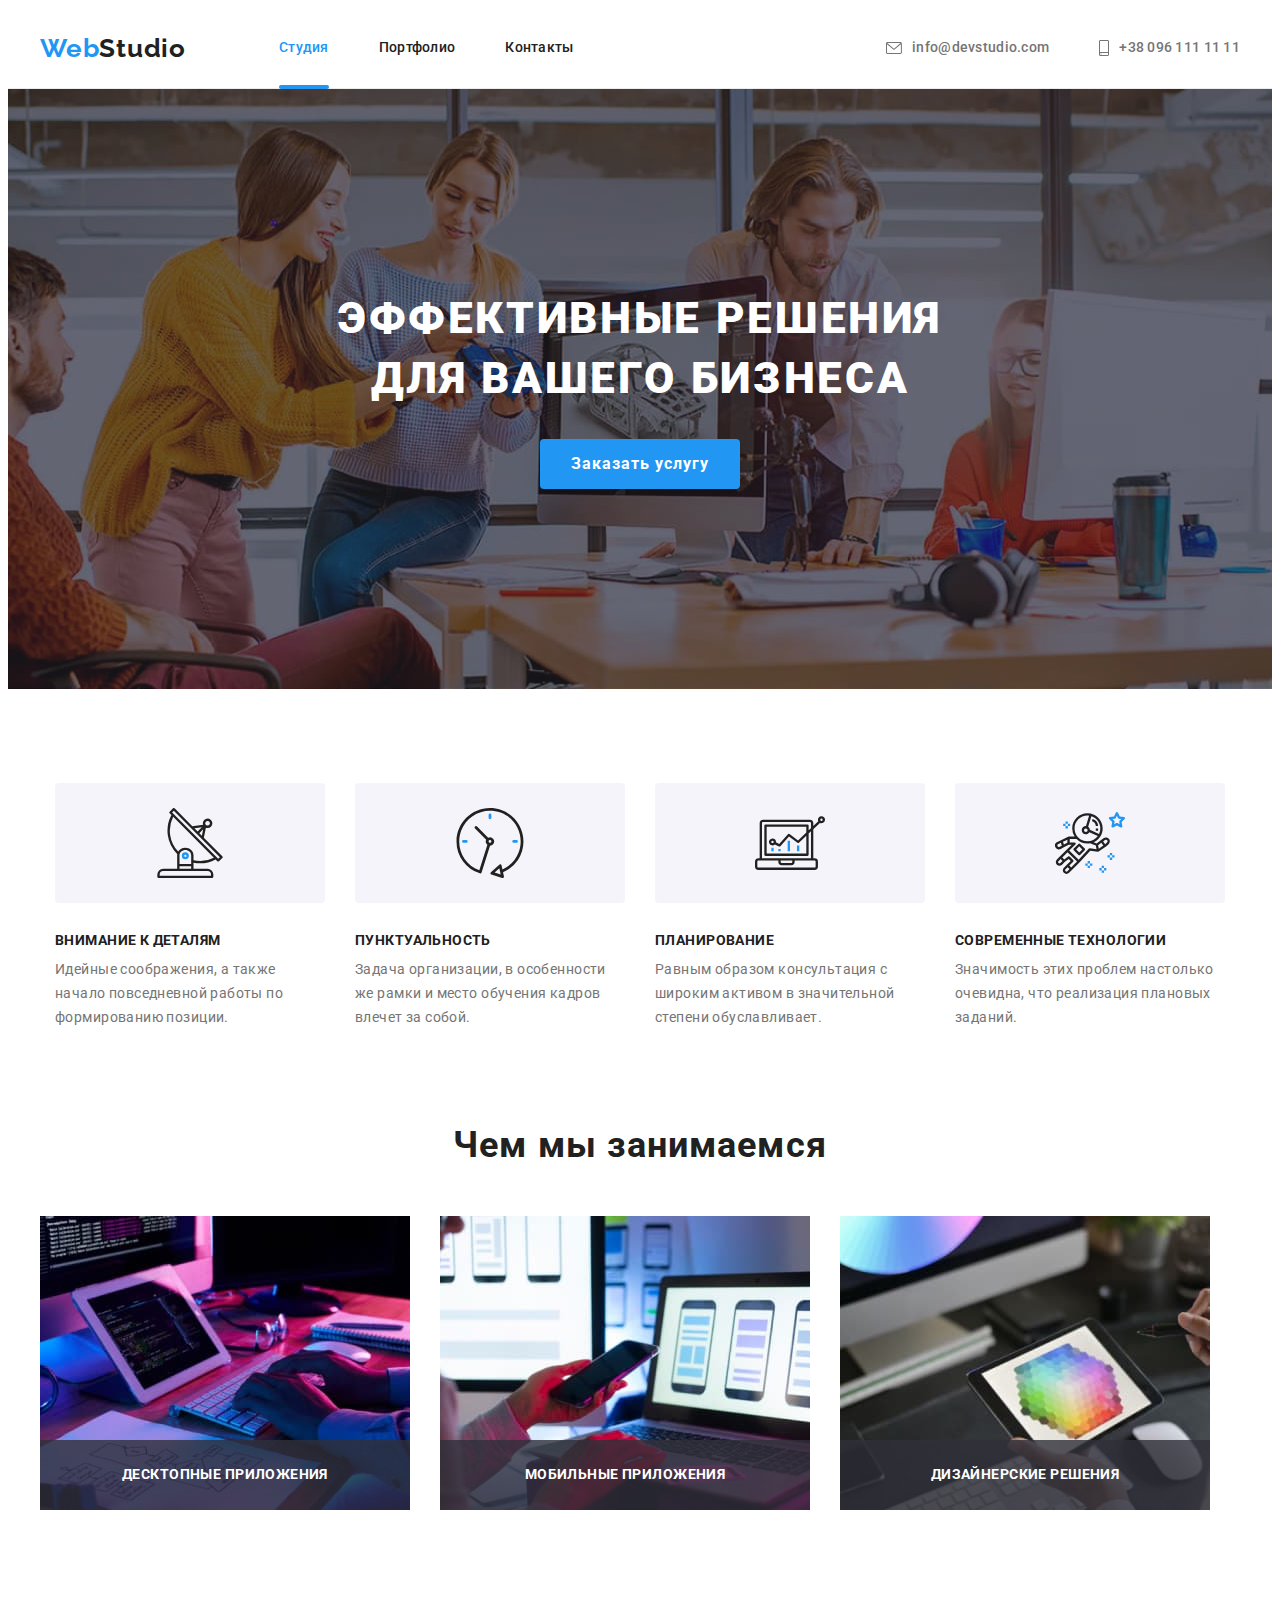
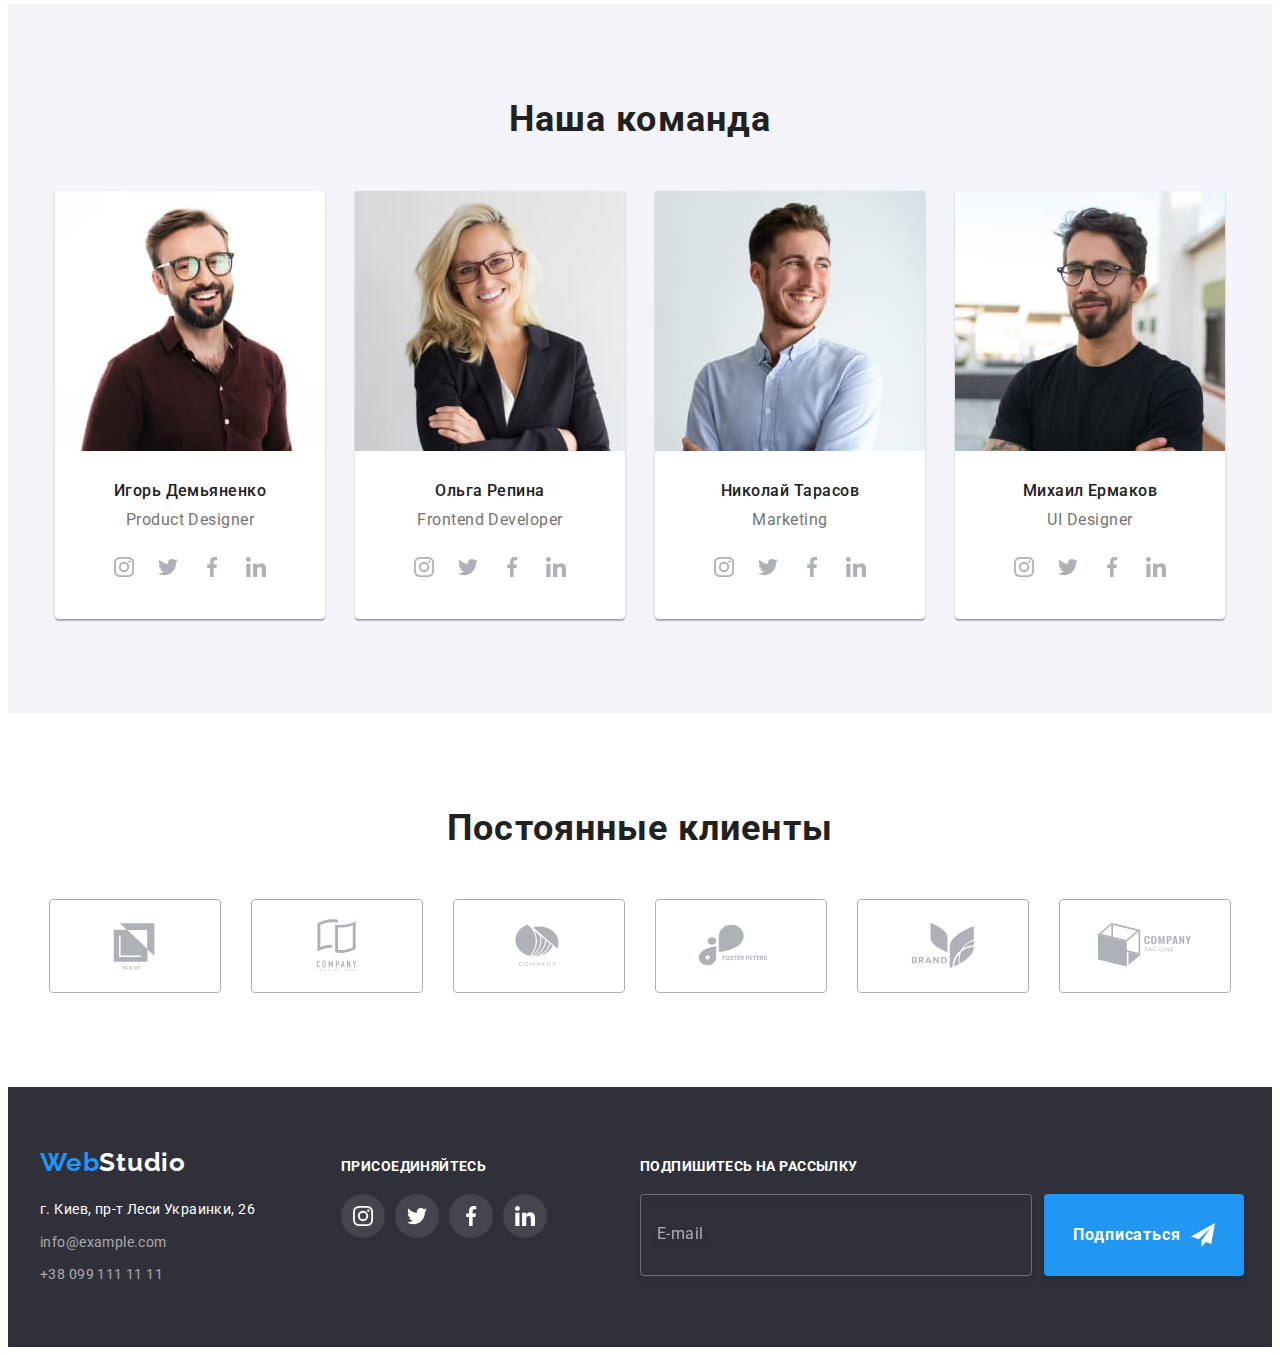
==== commit b6b43abf: "закончил последнюю дз" ====
--- a/index.html
+++ b/index.html
@@ -33,7 +33,11 @@
           aria-controls="site-nav-wrap"
           data-menu-button
         >
-          <svg width="40" height="40" aria-label="Переключатель мобильного меню">
+          <svg
+            width="40"
+            height="40"
+            aria-label="Переключатель мобильного меню"
+          >
             <use class="icon-cross" href="./images/icons.svg#icon-cross"></use>
             <use class="icon-menu" href="./images/icons.svg#icon-menu"></use>
           </svg>
@@ -43,12 +47,20 @@
           <nav class="site-nav">
             <ul class="navigation">
               <li class="navigation__item">
-                <a class="navigation__link navigation__link--current" href="./index.html">Студия</a>
+                <a
+                  class="navigation__link navigation__link--current"
+                  href="./index.html"
+                  >Студия</a
+                >
               </li>
               <li class="navigation__item">
-                <a class="navigation__link" href="./portfolio.html">Портфолио</a>
+                <a class="navigation__link" href="./portfolio.html"
+                  >Портфолио</a
+                >
               </li>
-              <li class="navigation__item"><a class="navigation__link" href="">Контакты</a></li>
+              <li class="navigation__item">
+                <a class="navigation__link" href="">Контакты</a>
+              </li>
             </ul>
           </nav>
           <ul class="contacts">
@@ -60,7 +72,9 @@
               >
             </li>
             <li class="contacts__item">
-              <a href="tel:+380961111111" class="contacts__link contacts__link--accent"
+              <a
+                href="tel:+380961111111"
+                class="contacts__link contacts__link--accent"
                 ><svg class="contacts__smartphone-icon">
                   <use href="./images/icons.svg#icon-smartphone"></use></svg
                 >+38 096 111 11 11</a
@@ -71,9 +85,15 @@
             <li class="header-social__item">
               <a class="header-social__link" href="">Instagram</a>
             </li>
-            <li class="header-social__item"><a class="header-social__link" href="">Twitter</a></li>
-            <li class="header-social__item"><a class="header-social__link" href="">Facebook</a></li>
-            <li class="header-social__item"><a class="header-social__link" href="">LinkedIn</a></li>
+            <li class="header-social__item">
+              <a class="header-social__link" href="">Twitter</a>
+            </li>
+            <li class="header-social__item">
+              <a class="header-social__link" href="">Facebook</a>
+            </li>
+            <li class="header-social__item">
+              <a class="header-social__link" href="">LinkedIn</a>
+            </li>
           </ul>
           <!-- </div> -->
         </div>
@@ -103,7 +123,8 @@
               </div>
               <h3 class="benefits__subtitle">Внимание к деталям</h3>
               <p class="benefits__text">
-                Идейные соображения, а также начало повседневной работы по формированию позиции.
+                Идейные соображения, а также начало повседневной работы по
+                формированию позиции.
               </p>
             </li>
             <li class="benefits__item">
@@ -114,7 +135,8 @@
               </div>
               <h3 class="benefits__subtitle">Пунктуальность</h3>
               <p class="benefits__text">
-                Задача организации, в особенности же рамки и место обучения кадров влечет за собой.
+                Задача организации, в особенности же рамки и место обучения
+                кадров влечет за собой.
               </p>
             </li>
             <li class="benefits__item">
@@ -125,7 +147,8 @@
               </div>
               <h3 class="benefits__subtitle">Планирование</h3>
               <p class="benefits__text">
-                Равным образом консультация с широким активом в значительной степени обуславливает.
+                Равным образом консультация с широким активом в значительной
+                степени обуславливает.
               </p>
             </li>
             <li class="benefits__item">
@@ -136,7 +159,8 @@
               </div>
               <h3 class="benefits__subtitle">Современные технологии</h3>
               <p class="benefits__text">
-                Значимость этих проблем настолько очевидна, что реализация плановых заданий.
+                Значимость этих проблем настолько очевидна, что реализация
+                плановых заданий.
               </p>
             </li>
           </ul>
@@ -148,7 +172,20 @@
           <ul class="about">
             <li class="about__item">
               <div class="about__thumb">
-                <img src="./images/img.jpg" alt="Руки печатают на клавитуре" width="370" />
+                <picture>
+                  <source
+                    srcset="
+                      ./images/desktop/whattodo-1-1200@1x.jpg 1x,
+                      ./images/desktop/whattodo-1-1200@2x.jpg 2x
+                    "
+                    media="(min-width: 1200px)"
+                  />
+                  <img
+                    src="./images/img.jpg"
+                    alt="Руки печатают на клавитуре"
+                    width="370"
+                  />
+                </picture>
                 <div class="about__text-thumb">
                   <p class="about__text">Десктопные приложения</p>
                 </div>
@@ -156,7 +193,20 @@
             </li>
             <li class="about__item">
               <div class="about__thumb">
-                <img src="./images/box2.jpg" alt="Руки, ноутбук и телефон" width="370" />
+                <picture>
+                  <source
+                    srcset="
+                      ./images/desktop/whattodo-2-1200@1x.jpg 1x,
+                      ./images/desktop/whattodo-2-1200@2x.jpg 2x
+                    "
+                    media="(min-width: 1200px)"
+                  />
+                  <img
+                    src="./images/box2.jpg"
+                    alt="Руки, ноутбук и телефон"
+                    width="370"
+                  />
+                </picture>
                 <div class="about__text-thumb">
                   <p class="about__text">Мобильные приложения</p>
                 </div>
@@ -164,7 +214,20 @@
             </li>
             <li class="about__item">
               <div class="about__thumb">
-                <img src="./images/box3.jpg" alt="Планшет и стилус в руках" width="370" />
+                <picture>
+                  <source
+                    srcset="
+                      ./images/desktop/whattodo-3-1200@1x.jpg 1x,
+                      ./images/desktop/whattodo-3-1200@2x.jpg 2x
+                    "
+                    media="(min-width: 1200px)"
+                  />
+                  <img
+                    src="./images/box3.jpg"
+                    alt="Планшет и стилус в руках"
+                    width="370"
+                  />
+                </picture>
                 <div class="about__text-thumb">
                   <p class="about__text">Дизайнерские решения</p>
                 </div>
@@ -178,12 +241,31 @@
           <h2 class="section-team__title title">Наша команда</h2>
           <ul class="team">
             <li class="team__item">
-              <img
-                src="./images/team1.jpg"
-                alt="Портрет Игорь Демьяненко"
-                width="270"
-                height="260"
-              />
+              <picture>
+                <source
+                  srcset="
+                    ./images/desktop/team-1-1200@1x.jpg 1x,
+                    ./images/desktop/team-1-1200@2x.jpg 2x
+                  "
+                  media="(min-width: 1200px)"
+                />
+                <source
+                  srcset="
+                    ./images/tablet/team-1-768@1x.jpg 1x,
+                    ./images/tablet/team-1-768@2x.jpg 2x
+                  "
+                  media="(min-width: 768px)"
+                />
+                <source
+                  srcset="
+                    ./images/mobile/team-1-480@1x.jpg 1x,
+                    ./images/mobile/team-1-480@2x.jpg 2x
+                  "
+                  media="(max-width: 767px)"
+                />
+                <img src="./images/team1.jpg" alt="Портрет Игорь Демьяненко" />
+              </picture>
+
               <div class="team__text">
                 <h3 class="team__name">Игорь Демьяненко</h3>
                 <p class="team__position">Product Designer</p>
@@ -208,7 +290,31 @@
               </div>
             </li>
             <li class="team__item">
-              <img src="./images/team2.jpg" alt="Портрет Ольга Репина" width="270" height="260" />
+              <picture>
+                <source
+                  srcset="
+                    ./images/desktop/team-2-1200@1x.jpg 1x,
+                    ./images/desktop/team-2-1200@2x.jpg 2x
+                  "
+                  media="(min-width: 1200px)"
+                />
+                <source
+                  srcset="
+                    ./images/tablet/team-2-768@1x.jpg 1x,
+                    ./images/tablet/team-2-768@2x.jpg 2x
+                  "
+                  media="(min-width: 768px)"
+                />
+                <source
+                  srcset="
+                    ./images/mobile/team-2-480@1x.jpg 1x,
+                    ./images/mobile/team-2-480@2x.jpg 2x
+                  "
+                  media="(max-width: 767px)"
+                />
+                <img src="./images/team2.jpg" alt="Портрет Ольга Репина" />
+              </picture>
+
               <div class="team__text">
                 <h3 class="team__name">Ольга Репина</h3>
                 <p class="team__position">Frontend Developer</p>
@@ -233,12 +339,31 @@
               </div>
             </li>
             <li class="team__item">
-              <img
-                src="./images/team3.jpg"
-                alt="Портрет Николай Тарасов"
-                width="270"
-                height="260"
-              />
+              <picture>
+                <source
+                  srcset="
+                    ./images/desktop/team-3-1200@1x.jpg 1x,
+                    ./images/desktop/team-3-1200@2x.jpg 2x
+                  "
+                  media="(min-width: 1200px)"
+                />
+                <source
+                  srcset="
+                    ./images/tablet/team-3-768@1x.jpg 1x,
+                    ./images/tablet/team-3-768@2x.jpg 2x
+                  "
+                  media="(min-width: 768px)"
+                />
+                <source
+                  srcset="
+                    ./images/mobile/team-3-480@1x.jpg 1x,
+                    ./images/mobile/team-3-480@2x.jpg 2x
+                  "
+                  media="(max-width: 767px)"
+                />
+                <img src="./images/team3.jpg" alt="Портрет Николай Тарасов" />
+              </picture>
+
               <div class="team__text">
                 <h3 class="team__name">Николай Тарасов</h3>
                 <p class="team__position">Marketing</p>
@@ -263,7 +388,31 @@
               </div>
             </li>
             <li class="team__item">
-              <img src="./images/team4.jpg" alt="Портрет Михаил Ермаков" width="270" height="260" />
+              <picture>
+                <source
+                  srcset="
+                    ./images/desktop/team-4-1200@1x.jpg 1x,
+                    ./images/desktop/team-4-1200@2x.jpg 2x
+                  "
+                  media="(min-width: 1200px)"
+                />
+                <source
+                  srcset="
+                    ./images/tablet/team-4-768@1x.jpg 1x,
+                    ./images/tablet/team-4-768@2x.jpg 2x
+                  "
+                  media="(min-width: 768px)"
+                />
+                <source
+                  srcset="
+                    ./images/mobile/team-4-480@1x.jpg 1x,
+                    ./images/mobile/team-4-480@2x.jpg 2x
+                  "
+                  media="(max-width: 767px)"
+                />
+                <img src="./images/team4.jpg" alt="Портрет Михаил Ермаков" />
+              </picture>
+
               <div class="team__text">
                 <h3 class="team__name">Михаил Ермаков</h3>
                 <p class="team__position">UI Designer</p>
@@ -350,12 +499,16 @@
             <address>
               <ul class="footer-contacts">
                 <li class="footer-contacts__item">
-                  <a class="footer-contacts__link link footer-contacts__link--white" href=""
+                  <a
+                    class="footer-contacts__link link footer-contacts__link--white"
+                    href=""
                     >г. Киев, пр-т Леси Украинки, 26</a
                   >
                 </li>
                 <li class="footer-contacts__item">
-                  <a class="footer-contacts__link link" href="mailto:info@example.com"
+                  <a
+                    class="footer-contacts__link link"
+                    href="mailto:info@example.com"
                     >info@example.com</a
                   >
                 </li>
@@ -393,9 +546,18 @@
           <b class="footer-form__text">Подпишитесь на рассылку</b>
           <form class="">
             <label class="footer-form__label">
-              <input class="footer-form__input" type="email" name="mail" placeholder="E-mail" />
+              <input
+                class="footer-form__input"
+                type="email"
+                name="mail"
+                placeholder="E-mail"
+              />
               <button class="footer-form__btn" type="submit">
-                Подписаться<svg class="footer-form__icon" width="24" height="24">
+                Подписаться<svg
+                  class="footer-form__icon"
+                  width="24"
+                  height="24"
+                >
                   <use href="./images/icons.svg#icon-send"></use>
                 </svg>
               </button>
@@ -445,7 +607,12 @@
             ></textarea>
           </label>
           <label class="modal-form__label-checkbox">
-            <input class="modal-form__checkbox" type="checkbox" name="license" value="yes" />
+            <input
+              class="modal-form__checkbox"
+              type="checkbox"
+              name="license"
+              value="yes"
+            />
             <svg class="modal-form__checkbox-icon" width="16" height="15">
               <use href="./images/icons.svg#icon-checkmodal"></use>
             </svg>
--- a/css/main.min.css
+++ b/css/main.min.css
@@ -1,2 +1,2 @@
-h1,h2,h3,p,ul{margin-top:0;margin-bottom:0}ul{list-style-type:none;padding:0;margin:0}img{display:block}:root{--primaty-text-color: #757575;--secondary-text-color: #212121;--white--text-color: #ffffff;--white-bg-color: #fff;--accent-text-color: #2196f3;--secondary-bg-color: #f5f4fa;--footer-bg-color: #2f303a;--footer-adress-color: rgba(255, 255, 255, 0.6);--hero-bg-color: #c4c4c4;--decoration-color: #afb1b8}body{font-family:Roboto, sans-serif;color:var(--primaty-text-color)}.visually-hidden{position:absolute;width:1px;height:1px;margin:-1px;border:0;padding:0;white-space:nowrap;clip-path:inset(100%);clip:rect(0 0 0 0);overflow:hidden}.container{margin:0 auto;width:100%;padding-left:15px;padding-right:15px}@media screen and (min-width: 480px){.container{width:480px}}@media screen and (min-width: 768px){.container{width:768px}}@media screen and (min-width: 1200px){.container{width:1200px}}.section-header{position:relative;border-bottom:1px solid #ececec;padding:10px 0}@media screen and (min-width: 768px){.section-header{padding:0}}@media screen and (min-width: 1200px){.section-header{padding:0}}.section-header__container{display:flex;align-items:center}@media screen and (max-width: 767px){.section-header__container{justify-content:space-between}}.logo{font-family:Raleway, sans-serif;font-weight:700;font-size:24px;line-height:calc(28 / 24);letter-spacing:0.03em;text-decoration:none;color:var(--secondary-text-color)}@media screen and (min-width: 1200px){.logo{font-size:26px;line-height:1.19}}.logo--prepend{margin-right:93px}.logo__text--accent{color:var(--accent-text-color)}.link{transition:color 250ms cubic-bezier(0.4, 0, 0.2, 1)}.menu-button{display:none}@media screen and (max-width: 767px){.menu-button{position:relative;z-index:999;display:inline-flex;padding:0;margin:0;border:none;background-color:transparent}}.menu-button .icon-cross{display:none}.menu-button.is-open .icon-cross{display:block}.menu-button.is-open .icon-menu{display:none}.menu-button:hover .icon-cross,.menu-button:hover .icon-menu,.menu-button:focus .icon-cross,.menu-button:focus .icon-menu{fill:var(--accent-text-color)}@media screen and (max-width: 767px){.site-nav-wrap{display:none;position:absolute;z-index:5;top:0;left:0;height:100vh;width:100%;padding:48px 40px;background-color:#fff}.site-nav-wrap.is-open{display:flex;flex-direction:column}}@media screen and (min-width: 768px){.site-nav-wrap{display:flex;flex-grow:1;justify-content:space-between;align-items:center}}@media screen and (min-width: 768px){.navigation{display:flex}}@media screen and (max-width: 767px){.navigation__item:not(:last-child){margin-bottom:32px}}@media screen and (min-width: 768px){.navigation__item:not(:last-child){margin-right:50px}}.navigation__link{font-weight:500;font-size:40px;line-height:1.17;text-align:center;text-decoration:none;letter-spacing:0.02em;color:var(--secondary-text-color)}@media screen and (min-width: 768px){.navigation__link{display:block;font-size:14px;line-height:1.14;padding-top:32px;padding-bottom:32px;transition:color 250ms cubic-bezier(0.4, 0, 0.2, 1)}.navigation__link:hover,.navigation__link:focus{color:var(--accent-text-color)}}.navigation__link--current{color:var(--accent-text-color);position:relative}@media screen and (min-width: 768px){.navigation__link--current::after{content:'';position:absolute;bottom:-1px;display:block;width:100%;height:4px;background-color:var(--accent-text-color);border-radius:2px}}@media screen and (max-width: 767px){.contacts{display:flex;flex-direction:column-reverse;margin-bottom:64px;margin-top:auto}}@media screen and (min-width: 768px){.contacts{margin-left:auto}}@media screen and (min-width: 1200px){.contacts{display:flex;margin-left:0}}.contacts__link{font-style:normal;font-weight:500;font-size:24px;line-height:1.17;letter-spacing:0.02em;text-decoration:none;color:var(--primaty-text-color)}.contacts__link--accent{font-size:34px;line-height:1.18;color:var(--accent-text-color)}@media screen and (min-width: 768px){.contacts__link{color:var(--primaty-text-color);font-size:12px;line-height:calc(14 / 12);letter-spacing:0.02em;display:flex;align-items:center;transition:color 250ms cubic-bezier(0.4, 0, 0.2, 1)}.contacts__link:hover,.contacts__link:focus{color:var(--accent-text-color)}}@media screen and (min-width: 1200px){.contacts__link{font-size:14px;line-height:1.14}}@media screen and (max-width: 767px){.contacts__item:not(:first-child){margin-bottom:32px}}@media screen and (min-width: 768px){.contacts__item:not(:last-child){margin-bottom:10px}}@media screen and (min-width: 1200px){.contacts__item:not(:last-child){margin-right:50px;margin-bottom:0}}.contacts__mail-icon{width:16px;height:12px;margin-right:10px;fill:currentColor}@media screen and (max-width: 767px){.contacts__mail-icon{display:none}}.contacts__smartphone-icon{width:10px;height:16px;margin-right:10px;fill:currentColor}@media screen and (max-width: 767px){.contacts__smartphone-icon{display:none}}.header-social{display:none}@media screen and (max-width: 767px){.header-social{display:flex;flex-wrap:wrap}.header-social__item:not(:last-child){margin-right:20px}.header-social__link{font-weight:500;font-size:18px;line-height:1.22;text-decoration:none;letter-spacing:0.02em;color:var(--accent-text-color)}}.section-hero{background-color:var(--hero-bg-color);background-image:linear-gradient(rgba(47,48,58,0.4), rgba(47,48,58,0.4)),url(../images/hero-bg.jpg);background-position:center;background-repeat:no-repeat;background-size:cover;padding-top:118px;padding-bottom:118px;text-align:center}@media screen and (min-width: 1200px){.section-hero{padding-top:200px;padding-bottom:200px;background-position:center;background-repeat:no-repeat}}.section-hero__title{margin-top:0;margin-bottom:30px;color:var(--white--text-color);font-weight:900;font-size:26px;line-height:1.62;text-align:center;letter-spacing:0.06em;text-transform:uppercase}@media screen and (min-width: 1200px){.section-hero__title{font-size:44px;line-height:1.36}}.section-hero__button{font-family:inherit;cursor:pointer;font-weight:700;font-size:16px;line-height:1.87;letter-spacing:0.06em;color:var(--white--text-color);background-color:var(--accent-text-color);min-width:200px;padding-bottom:10px;padding-top:10px;box-shadow:0px 4px 4px rgba(0,0,0,0.15);border-radius:4px;border:0}.backdrop{position:fixed;top:0;bottom:0;left:0;right:0;background-color:rgba(0,0,0,0.2);transition:opacity 500ms cubic-bezier(0.4, 0, 0.2, 1),visibility 500ms cubic-bezier(0.4, 0, 0.2, 1);overflow-y:scroll}.backdrop--is-hidden{opacity:0;pointer-events:none;visibility:hidden}.backdrop--is-hidden .modal{transform:translate(-50%, -50%) scale(0.7)}.modal{position:absolute;top:50%;left:50%;transform:translate(-50%, -50%) scale(1);padding:40px;width:450px;height:609px;background-color:var(--white-bg-color);box-shadow:0px 1px 3px rgba(0,0,0,0.12),0px 1px 1px rgba(0,0,0,0.14),0px 2px 1px rgba(0,0,0,0.2);border-radius:4px;opacity:1;transition:transform 500ms cubic-bezier(0.4, 0, 0.2, 1)}@media screen and (max-width: 480px){.modal{width:100%}}@media screen and (min-width: 1200px){.modal{width:528px;height:581px}}.modal__button{position:absolute;right:8px;top:8px;display:flex;justify-content:center;align-items:center;padding:0;cursor:pointer;border:1px solid rgba(0,0,0,0.1);border-radius:50%;width:30px;height:30px;background-color:var(--white-bg-color);fill:#000;transition:fill 250ms cubic-bezier(0.4, 0, 0.2, 1)}.modal__button:hover,.modal__button:focus{fill:var(--accent-text-color);outline:0}.modal__title{display:block;font-weight:700;font-size:20px;line-height:1.1;text-align:center;letter-spacing:0.03em;color:var(--secondary-text-color);margin-bottom:12px}.modal-form__label{position:relative;display:block;margin-bottom:10px}.modal-form__text{display:block;margin-bottom:4px;font-size:12px;line-height:1.17;letter-spacing:0.01em}.modal-form__input{padding:12px;padding-left:42px;width:100%;height:40px;border:1px solid rgba(33,33,33,0.2);border-radius:4px;transition:border-color 250ms cubic-bezier(0.4, 0, 0.2, 1)}.modal-form__input:hover,.modal-form__input:focus{border-color:var(--accent-text-color);outline:0}.modal-form__icon{position:absolute;bottom:11px;left:12px;transition:fill 250ms cubic-bezier(0.4, 0, 0.2, 1)}.modal-form__input:hover+.modal-form__icon,.modal-form__input:focus+.modal-form__icon{fill:var(--accent-text-color)}.modal-form__label--append{margin-bottom:20px}.modal-form__textarea{padding:12px 16px;width:100%;height:120px;border:1px solid rgba(33,33,33,0.2);border-radius:4px;resize:none;transition:border-color 250ms cubic-bezier(0.4, 0, 0.2, 1)}.modal-form__textarea:hover,.modal-form__textarea:focus{border-color:var(--accent-text-color);outline:0}.modal-form__textarea::placeholder{font-weight:400;font-size:14px;line-height:1.14;letter-spacing:0.01em;color:rgba(117,117,117,0.5)}.modal-form__checkbox{-webkit-appearance:none;-moz-appearance:none;appearance:none;position:absolute}.modal-form__label-checkbox{display:inline-flex;align-items:center;justify-content:center;margin-bottom:30px}.modal-form__checkbox-icon{fill:var(--white-bg-color);border:2px solid #212121;border-radius:2px;transition:border-color 250ms cubic-bezier(0.4, 0, 0.2, 1),fill 250ms cubic-bezier(0.4, 0, 0.2, 1)}.modal-form__checkbox:focus+.modal-form__checkbox-icon{border-color:var(--accent-text-color);outline:0}.modal-form__checkbox:checked+.modal-form__checkbox-icon{border:0 solid transparent;fill:var(--accent-text-color)}.modal-form__link{color:var(--accent-text-color)}.modal-form__license{font-style:normal;font-weight:normal;font-size:12px;line-height:calc(14 / 12);letter-spacing:0.03em;margin-left:7px}@media screen and (min-width: 1200px){.modal-form__license{font-size:14px;line-height:1.71}}.modal-form__btn{display:block;text-align:center;font-family:inherit;cursor:pointer;font-weight:700;font-size:16px;line-height:1.87;letter-spacing:0.06em;color:var(--white--text-color);background-color:var(--accent-text-color);min-width:200px;padding-bottom:10px;padding-top:10px;margin:0 auto;box-shadow:0px 4px 4px rgba(0,0,0,0.15);border-radius:4px;border:0;transition:background-color 250ms cubic-bezier(0.4, 0, 0.2, 1)}.modal-form__btn:hover,.modal-form__btn:focus{background-color:#188ce8;outline:0}.section-benefits{padding-top:60px;padding-bottom:60px}@media screen and (min-width: 1200px){.section-benefits{padding-top:94px;padding-bottom:0px}}@media screen and (min-width: 768px){.benefits{display:flex;justify-content:center;flex-wrap:wrap;margin:-15px}}@media screen and (min-width: 1200px){.benefits{margin:0}}@media screen and (max-width: 767px){.benefits__item:not(:last-child){margin-bottom:30px}}@media screen and (min-width: 768px){.benefits__item{width:354px;margin:15px}}@media screen and (min-width: 1200px){.benefits__item{width:270px;margin:0}.benefits__item:not(:last-child){margin-right:30px}}.benefits__thumb{height:120px;margin-bottom:30px;background-color:var(--secondary-bg-color);border-radius:4px;display:flex;justify-content:center;align-items:center}.benefits__icon{width:70px;height:70px}.benefits__subtitle{font-weight:700;font-size:14px;line-height:1.14;letter-spacing:0.03em;text-transform:uppercase;color:var(--secondary-text-color);margin-bottom:10px}@media screen and (max-width: 767px){.benefits__subtitle{text-align:center}}.benefits__text{font-size:14px;line-height:1.71;letter-spacing:0.03em}.section-about{display:none;padding:94px 0}@media screen and (min-width: 1200px){.section-about{display:block}}.title{font-weight:700;font-size:28px;line-height:1.17;text-align:center;letter-spacing:0.03em;color:var(--secondary-text-color);margin-bottom:30px}@media screen and (min-width: 1200px){.title{font-size:36px;margin-bottom:50px}}.about{display:flex}.about__item:not(:last-child){margin-right:30px}.about__thumb{position:relative}.about__text-thumb{position:absolute;bottom:0;width:370px;padding-top:27px;padding-bottom:27px;background:rgba(47,48,58,0.8)}.about__text{font-weight:700;font-size:14px;line-height:1.14;text-align:center;letter-spacing:0.03em;text-transform:uppercase;color:var(--white--text-color)}.section-team{background-color:var(--secondary-bg-color);padding:60px 0}@media screen and (min-width: 1200px){.section-team{padding:94px 0}}@media screen and (min-width: 768px){.team{display:flex;justify-content:center;flex-wrap:wrap;margin:-15px}}@media screen and (min-width: 1200px){.team{margin:0}}.team__item{box-shadow:0px 1px 3px rgba(0,0,0,0.12),0px 1px 1px rgba(0,0,0,0.14),0px 2px 1px rgba(0,0,0,0.2);border-radius:0px 0px 4px 4px;background-color:var(--white-bg-color)}@media screen and (max-width: 767px){.team__item:not(:last-child){margin-bottom:30px}}@media screen and (min-width: 768px){.team__item{width:354px;margin:15px}}@media screen and (min-width: 1200px){.team__item{width:270px;margin:0}.team__item:not(:last-child){margin-right:30px}}.team__text{padding-top:30px;padding-bottom:24px}@media screen and (min-width: 1200px){.team__text{padding-bottom:30px}}.team__name{font-weight:500;font-size:16px;line-height:1.19;text-align:center;letter-spacing:0.03em;color:var(--secondary-text-color);margin-bottom:10px}.team__position{font-weight:400;font-size:16px;line-height:1.19;text-align:center;letter-spacing:0.03em;margin-bottom:16px}.social{display:flex;justify-content:center;align-items:center}.social__link{display:flex;justify-content:center;align-items:center;width:44px;height:44px;border-radius:50%;fill:var(--decoration-color);transition:background-color 250ms cubic-bezier(0.4, 0, 0.2, 1),fill 250ms cubic-bezier(0.4, 0, 0.2, 1)}.social__link:hover,.social__link:focus{background-color:var(--accent-text-color);fill:var(--white--text-color)}.social__linkk:not(:last-child){margin-right:10px}.social__icon{width:20px;height:20px}.section-clients{padding-top:60px;padding-bottom:60px}@media screen and (min-width: 1200px){.section-clients{padding:94px 0}}.clients{display:flex;justify-content:center;flex-wrap:wrap;margin:-15px}.clients__item{margin:15px}@media screen and (min-width: 1200px){.clients__item:not(:last-child){margin-right:15px}}.clients__link{display:flex;justify-content:center;align-items:center;width:210px;height:92px;border:1px solid #afb1b8;border-radius:4px;color:var(--decoration-color);transition:color 250ms cubic-bezier(0.4, 0, 0.2, 1),fill 250ms cubic-bezier(0.4, 0, 0.2, 1),border-color 250ms cubic-bezier(0.4, 0, 0.2, 1)}.clients__link:hover,.clients__link:focus{color:var(--accent-text-color);fill:var(--accent-text-color);border-color:var(--accent-text-color)}@media screen and (min-width: 1200px){.clients__link{width:170px}}.clients__icon{fill:currentColor;width:106px;height:60px}.footer{background-color:var(--footer-bg-color);padding:60px 0;text-align:center}@media screen and (min-width: 1200px){.footer{text-align:left}}@media screen and (min-width: 1200px){.footer__container{display:flex;align-items:baseline}}.footer__wrap{margin-bottom:60px}@media screen and (min-width: 768px){.footer__wrap{margin-right:165px;margin-bottom:0}}@media screen and (min-width: 1200px){.footer__wrap{margin-right:70px;margin-bottom:0;width:231px}}@media screen and (min-width: 768px){.footer__block{display:flex;justify-content:center;align-items:baseline;margin-bottom:60px}}@media screen and (min-width: 1200px){.footer__block{margin-bottom:0}}.logo--white{display:block;color:var(--white--text-color);margin-bottom:20px}.footer-contacts__link{font-style:normal;font-size:14px;line-height:1.71;letter-spacing:0.03em;text-decoration:none;color:var(--footer-adress-color)}.footer-contacts__link:hover,.footer-contacts__link:focus{color:var(--accent-text-color)}.footer-contacts__item:not(:last-child){margin-bottom:8px}@media screen and (min-width: 1200px){.footer-contacts__item:not(:last-child){margin-bottom:9px}}.footer-contacts__link--white{color:var(--white--text-color)}.footer-join{margin-bottom:60px}@media screen and (min-width: 768px){.footer-join{margin-bottom:0}}@media screen and (min-width: 1200px){.footer-join{margin-right:93px;margin-bottom:0}}.footer-join__text,.footer-form__text{display:block;font-weight:700;font-size:14px;line-height:calc(16 / 14);letter-spacing:0.03em;text-transform:uppercase;color:var(--white--text-color);margin-bottom:20px}.footer-join__thumb{display:flex;justify-content:center}.footer-join__icon{width:20px;height:20px}.footer-join__link{display:flex;justify-content:center;align-items:center;width:44px;height:44px;border-radius:50%;background-color:rgba(255,255,255,0.1);fill:var(--white--text-color);transition:background-color 250ms cubic-bezier(0.4, 0, 0.2, 1)}.footer-join__link:hover,.footer-join__link:focus{background-color:var(--accent-text-color)}.footer-join__link:not(:last-child){margin-right:10px}.footer-form__label{margin:0}@media screen and (min-width: 1200px){.footer-form__label{display:flex}}.footer-form__input{width:100%;height:50px;padding:15px 16px;margin-bottom:20px;border:1px solid rgba(255,255,255,0.3);filter:drop-shadow(0px 4px 4px rgba(0,0,0,0.15));border-radius:4px;background-color:transparent;color:var(--white--text-color)}.footer-form__input::placeholder{font-family:'Roboto';font-style:normal;font-weight:400;font-size:16px;line-height:1.25;letter-spacing:0.03em;color:rgba(255,255,255,0.6)}@media screen and (min-width: 768px){.footer-form__input{width:450px}}@media screen and (min-width: 1200px){.footer-form__input{width:358px;margin-bottom:0px}}.footer-form__btn{display:flex;justify-content:center;align-items:center;font-family:inherit;cursor:pointer;font-weight:700;font-size:16px;line-height:1.87;letter-spacing:0.06em;color:var(--white--text-color);background-color:var(--accent-text-color);min-width:200px;padding-bottom:10px;padding-top:10px;margin-left:auto;margin-right:auto;box-shadow:0px 4px 4px rgba(0,0,0,0.15);border-radius:4px;border:0}@media screen and (min-width: 1200px){.footer-form__btn{display:inline-flex;margin-left:12px}}.footer-form__icon{margin-left:10px}.section-examples{padding-top:60px;padding-bottom:60px}@media screen and (min-width: 1200px){.section-examples{padding-top:94px;padding-bottom:94px}}.examples-filter{display:flex;flex-wrap:wrap;justify-content:flex-start;margin-bottom:40px}@media screen and (min-width: 768px){.examples-filter{justify-content:center;margin-bottom:30px}}@media screen and (min-width: 1200px){.examples-filter{margin-bottom:50px}}.examples-filter__item:not(:last-child){margin-right:8px}@media screen and (max-width: 767px){.examples-filter__item:not(:nth-last-child(-n+2)){margin-bottom:15px}}.examples-filter__button{font-family:inherit;font-weight:500;font-size:16px;line-height:1.62;text-align:center;letter-spacing:0.03em;cursor:pointer;color:var(--secondary-text-color);background-color:var(--secondary-bg-color);padding:6px 22px;border-radius:4px;border:0;transition:background-color 250ms cubic-bezier(0.4, 0, 0.2, 1),color 250ms cubic-bezier(0.4, 0, 0.2, 1),box-shadow 250ms cubic-bezier(0.4, 0, 0.2, 1)}.examples-filter__button:hover,.examples-filter__button:focus{color:var(--white--text-color);background-color:var(--accent-text-color);box-shadow:0px 3px 1px rgba(0,0,0,0.1),0px 1px 2px rgba(0,0,0,0.08),0px 2px 2px rgba(0,0,0,0.12);border-radius:4px}.examples{display:flex;flex-wrap:wrap;justify-content:center}@media screen and (min-width: 768px){.examples{margin:-15px;justify-content:flex-start}}@media screen and (min-width: 1200px){.examples{margin:0}}.examples__item{width:450px;transition:box-shadow 250ms cubic-bezier(0.4, 0, 0.2, 1)}.examples__item:not(:last-child){margin-bottom:30px}.examples__item:hover{box-shadow:0px 1px 1px rgba(0,0,0,0.12),0px 4px 4px rgba(0,0,0,0.06),1px 4px 6px rgba(0,0,0,0.16)}@media screen and (min-width: 768px) and (max-width: 1199px){.examples__item{width:354px;margin:15px}}@media screen and (min-width: 1200px){.examples__item{margin-right:30px;width:370px}.examples__item:nth-child(3n){margin-right:0}.examples__item:nth-last-child(-n+3){margin-bottom:0}}.examples__link{font-size:16px;line-height:1.87;letter-spacing:0.03em;text-decoration:none;color:var(--primaty-text-color)}.examples__thumb{position:relative;overflow:hidden}.examples__img-text{position:absolute;top:0;bottom:0;transform:translateY(100%);transition:transform 250ms cubic-bezier(0.4, 0, 0.2, 1);padding:63px 24px;font-size:18px;line-height:1.56;color:var(--white--text-color);letter-spacing:0.03em;width:370px;background-color:rgba(33,150,243,0.9)}.examples__item:hover .examples__img-text{transform:translateY(0)}.examples__text{padding-top:20px;padding-bottom:20px;padding-left:24px;padding-right:24px;border-right:1px solid #eeeeee;border-left:1px solid #eeeeee;border-bottom:1px solid #eeeeee}@media screen and (min-width: 768px) and (max-width: 1199px){.examples__item:first-child .examples__text{height:146px}}.examples__name{font-weight:700;font-size:18px;line-height:2;letter-spacing:0.06em;color:var(--secondary-text-color);margin-bottom:4px}
+h1,h2,h3,p,ul{margin-top:0;margin-bottom:0}ul{list-style-type:none;padding:0;margin:0}img{display:block;max-width:100%}:root{--primaty-text-color: #757575;--secondary-text-color: #212121;--white--text-color: #ffffff;--white-bg-color: #fff;--accent-text-color: #2196f3;--secondary-bg-color: #f5f4fa;--footer-bg-color: #2f303a;--footer-adress-color: rgba(255, 255, 255, 0.6);--hero-bg-color: #c4c4c4;--decoration-color: #afb1b8}body{font-family:Roboto, sans-serif;color:var(--primaty-text-color)}.visually-hidden{position:absolute;width:1px;height:1px;margin:-1px;border:0;padding:0;white-space:nowrap;clip-path:inset(100%);clip:rect(0 0 0 0);overflow:hidden}.container{margin:0 auto;width:100%;padding-left:15px;padding-right:15px}@media screen and (min-width: 480px){.container{width:480px}}@media screen and (min-width: 768px){.container{width:768px}}@media screen and (min-width: 1200px){.container{width:1200px}}.section-header{position:relative;border-bottom:1px solid #ececec;padding:10px 0}@media screen and (min-width: 768px){.section-header{padding:0}}@media screen and (min-width: 1200px){.section-header{padding:0}}.section-header__container{display:flex;align-items:center}@media screen and (max-width: 767px){.section-header__container{justify-content:space-between}}.logo{font-family:Raleway, sans-serif;font-weight:700;font-size:24px;line-height:calc(28 / 24);letter-spacing:0.03em;text-decoration:none;color:var(--secondary-text-color)}@media screen and (min-width: 1200px){.logo{font-size:26px;line-height:1.19}}.logo--prepend{margin-right:93px}.logo__text--accent{color:var(--accent-text-color)}.link{transition:color 250ms cubic-bezier(0.4, 0, 0.2, 1)}.menu-button{display:none}@media screen and (max-width: 767px){.menu-button{position:relative;z-index:6;display:inline-flex;padding:0;margin:0;border:none;background-color:transparent}}.menu-button .icon-cross{display:none}.menu-button.is-open .icon-cross{display:block}.menu-button.is-open .icon-menu{display:none}.menu-button:hover .icon-cross,.menu-button:hover .icon-menu,.menu-button:focus .icon-cross,.menu-button:focus .icon-menu{fill:var(--accent-text-color)}@media screen and (max-width: 767px){.site-nav-wrap{display:none;position:absolute;z-index:5;top:0;left:0;height:100vh;width:100%;padding:48px 40px;background-color:#fff;overflow:auto}.site-nav-wrap.is-open{display:flex;flex-direction:column}}@media screen and (min-width: 768px){.site-nav-wrap{display:flex;flex-grow:1;justify-content:space-between;align-items:center}}@media screen and (min-width: 768px){.navigation{display:flex}}@media screen and (max-width: 767px){.navigation__item:not(:last-child){margin-bottom:32px}}@media screen and (min-width: 768px){.navigation__item:not(:last-child){margin-right:50px}}.navigation__link{font-weight:500;font-size:40px;line-height:1.17;text-align:center;text-decoration:none;letter-spacing:0.02em;color:var(--secondary-text-color)}@media screen and (min-width: 768px){.navigation__link{display:block;font-size:14px;line-height:1.14;padding-top:32px;padding-bottom:32px;transition:color 250ms cubic-bezier(0.4, 0, 0.2, 1)}.navigation__link:hover,.navigation__link:focus{color:var(--accent-text-color)}}.navigation__link--current{color:var(--accent-text-color);position:relative}@media screen and (min-width: 768px){.navigation__link--current::after{content:'';position:absolute;bottom:-1px;display:block;width:100%;height:4px;background-color:var(--accent-text-color);border-radius:2px}}@media screen and (max-width: 767px){.contacts{display:flex;flex-direction:column-reverse;margin-bottom:64px;margin-top:auto}}@media screen and (min-width: 768px){.contacts{margin-left:auto}}@media screen and (min-width: 1200px){.contacts{display:flex;margin-left:0}}.contacts__link{font-style:normal;font-weight:500;font-size:24px;line-height:1.17;letter-spacing:0.02em;text-decoration:none;color:var(--primaty-text-color)}.contacts__link--accent{font-size:34px;line-height:1.18;color:var(--accent-text-color)}@media screen and (min-width: 768px){.contacts__link{color:var(--primaty-text-color);font-size:12px;line-height:calc(14 / 12);letter-spacing:0.02em;display:flex;align-items:center;transition:color 250ms cubic-bezier(0.4, 0, 0.2, 1)}.contacts__link:hover,.contacts__link:focus{color:var(--accent-text-color)}}@media screen and (min-width: 1200px){.contacts__link{font-size:14px;line-height:1.14}}@media screen and (max-width: 767px){.contacts__item:not(:first-child){margin-bottom:32px}}@media screen and (min-width: 768px){.contacts__item:not(:last-child){margin-bottom:10px}}@media screen and (min-width: 1200px){.contacts__item:not(:last-child){margin-right:50px;margin-bottom:0}}.contacts__mail-icon{width:16px;height:12px;margin-right:10px;fill:currentColor}@media screen and (max-width: 767px){.contacts__mail-icon{display:none}}.contacts__smartphone-icon{width:10px;height:16px;margin-right:10px;fill:currentColor}@media screen and (max-width: 767px){.contacts__smartphone-icon{display:none}}.header-social{display:none}@media screen and (max-width: 767px){.header-social{display:flex;flex-wrap:wrap}.header-social__item:not(:last-child){margin-right:10px;border-right:1px solid rgba(33,33,33,0.2);padding-right:10px}.header-social__link{font-weight:500;font-size:18px;line-height:1.22;text-decoration:none;letter-spacing:0.02em;color:var(--accent-text-color)}}.section-hero{background-color:var(--hero-bg-color);background-image:linear-gradient(rgba(47,48,58,0.4), rgba(47,48,58,0.4)),url(../../images/mobile/hero-480@1x.jpg);background-position:center;background-repeat:no-repeat;background-size:cover;padding-top:118px;padding-bottom:118px;text-align:center}@media (min-device-pixel-ratio: 2), (min-resolution: 192dpi), (min-resolution: 2dppx){.section-hero{background-image:linear-gradient(rgba(47,48,58,0.4), rgba(47,48,58,0.4)),url(../../images/mobile/hero-480@2x.jpg)}}@media screen and (min-width: 768px){.section-hero{background-image:linear-gradient(rgba(47,48,58,0.4), rgba(47,48,58,0.4)),url(../../images/tablet/hero-768@1x.jpg)}}@media screen and (min-width: 768px) and (min-device-pixel-ratio: 2), screen and (min-width: 768px) and (min-resolution: 192dpi), screen and (min-width: 768px) and (min-resolution: 2dppx){.section-hero{background-image:linear-gradient(rgba(47,48,58,0.4), rgba(47,48,58,0.4)),url(../../images/tablet/hero-768@2x.jpg)}}@media screen and (min-width: 1200px){.section-hero{padding-top:200px;padding-bottom:200px;background-image:linear-gradient(rgba(47,48,58,0.4), rgba(47,48,58,0.4)),url(../images/hero-bg.jpg)}}@media screen and (min-width: 1200px) and (min-device-pixel-ratio: 2), screen and (min-width: 1200px) and (min-resolution: 192dpi), screen and (min-width: 1200px) and (min-resolution: 2dppx){.section-hero{background-image:linear-gradient(rgba(47,48,58,0.4), rgba(47,48,58,0.4)),url(../../images/desktop/hero-1200@2x.jpg)}}.section-hero__title{margin-top:0;margin-bottom:30px;color:var(--white--text-color);font-weight:900;font-size:26px;line-height:1.62;text-align:center;letter-spacing:0.06em;text-transform:uppercase}@media screen and (min-width: 1200px){.section-hero__title{font-size:44px;line-height:1.36}}.section-hero__button{font-family:inherit;cursor:pointer;font-weight:700;font-size:16px;line-height:1.87;letter-spacing:0.06em;color:var(--white--text-color);background-color:var(--accent-text-color);min-width:200px;padding-bottom:10px;padding-top:10px;box-shadow:0px 4px 4px rgba(0,0,0,0.15);border-radius:4px;border:0}.backdrop{position:fixed;z-index:10;top:0;bottom:0;left:0;right:0;background-color:rgba(0,0,0,0.2);transition:opacity 500ms cubic-bezier(0.4, 0, 0.2, 1),visibility 500ms cubic-bezier(0.4, 0, 0.2, 1);overflow-y:scroll}.backdrop--is-hidden{opacity:0;pointer-events:none;visibility:hidden}.backdrop--is-hidden .modal{transform:translate(-50%, -50%) scale(0.7)}.modal{position:absolute;top:50%;left:50%;transform:translate(-50%, -50%) scale(1);padding:40px;width:450px;height:609px;background-color:var(--white-bg-color);box-shadow:0px 1px 3px rgba(0,0,0,0.12),0px 1px 1px rgba(0,0,0,0.14),0px 2px 1px rgba(0,0,0,0.2);border-radius:4px;opacity:1;transition:transform 500ms cubic-bezier(0.4, 0, 0.2, 1)}@media screen and (max-width: 480px){.modal{width:100%}}@media screen and (min-width: 1200px){.modal{width:528px;height:581px}}.modal__button{position:absolute;right:8px;top:8px;display:flex;justify-content:center;align-items:center;padding:0;cursor:pointer;border:1px solid rgba(0,0,0,0.1);border-radius:50%;width:30px;height:30px;background-color:var(--white-bg-color);fill:#000;transition:fill 250ms cubic-bezier(0.4, 0, 0.2, 1)}.modal__button:hover,.modal__button:focus{fill:var(--accent-text-color);outline:0}.modal__title{display:block;font-weight:700;font-size:20px;line-height:1.1;text-align:center;letter-spacing:0.03em;color:var(--secondary-text-color);margin-bottom:12px}.modal-form__label{position:relative;display:block;margin-bottom:10px}.modal-form__text{display:block;margin-bottom:4px;font-size:12px;line-height:1.17;letter-spacing:0.01em}.modal-form__input{padding:12px;padding-left:42px;width:100%;height:40px;border:1px solid rgba(33,33,33,0.2);border-radius:4px;transition:border-color 250ms cubic-bezier(0.4, 0, 0.2, 1)}.modal-form__input:hover,.modal-form__input:focus{border-color:var(--accent-text-color);outline:0}.modal-form__icon{position:absolute;bottom:11px;left:12px;transition:fill 250ms cubic-bezier(0.4, 0, 0.2, 1)}.modal-form__input:hover+.modal-form__icon,.modal-form__input:focus+.modal-form__icon{fill:var(--accent-text-color)}.modal-form__label--append{margin-bottom:20px}.modal-form__textarea{padding:12px 16px;width:100%;height:120px;border:1px solid rgba(33,33,33,0.2);border-radius:4px;resize:none;transition:border-color 250ms cubic-bezier(0.4, 0, 0.2, 1)}.modal-form__textarea:hover,.modal-form__textarea:focus{border-color:var(--accent-text-color);outline:0}.modal-form__textarea::placeholder{font-weight:400;font-size:14px;line-height:1.14;letter-spacing:0.01em;color:rgba(117,117,117,0.5)}.modal-form__checkbox{-webkit-appearance:none;-moz-appearance:none;appearance:none;position:absolute}.modal-form__label-checkbox{display:inline-flex;align-items:center;justify-content:center;margin-bottom:30px}.modal-form__checkbox-icon{fill:var(--white-bg-color);border:2px solid #212121;border-radius:2px;transition:border-color 250ms cubic-bezier(0.4, 0, 0.2, 1),fill 250ms cubic-bezier(0.4, 0, 0.2, 1)}.modal-form__checkbox:focus+.modal-form__checkbox-icon{border-color:var(--accent-text-color);outline:0}.modal-form__checkbox:checked+.modal-form__checkbox-icon{border:0 solid transparent;fill:var(--accent-text-color)}.modal-form__link{color:var(--accent-text-color)}.modal-form__license{font-style:normal;font-weight:normal;font-size:12px;line-height:calc(14 / 12);letter-spacing:0.03em;margin-left:7px}@media screen and (min-width: 1200px){.modal-form__license{font-size:14px;line-height:1.71}}.modal-form__btn{display:block;text-align:center;font-family:inherit;cursor:pointer;font-weight:700;font-size:16px;line-height:1.87;letter-spacing:0.06em;color:var(--white--text-color);background-color:var(--accent-text-color);min-width:200px;padding-bottom:10px;padding-top:10px;margin:0 auto;box-shadow:0px 4px 4px rgba(0,0,0,0.15);border-radius:4px;border:0;transition:background-color 250ms cubic-bezier(0.4, 0, 0.2, 1)}.modal-form__btn:hover,.modal-form__btn:focus{background-color:#188ce8;outline:0}.section-benefits{padding-top:60px;padding-bottom:60px}@media screen and (min-width: 1200px){.section-benefits{padding-top:94px;padding-bottom:0px}}@media screen and (min-width: 768px){.benefits{display:flex;justify-content:center;flex-wrap:wrap;margin:-15px}}@media screen and (min-width: 1200px){.benefits{margin:0}}@media screen and (max-width: 767px){.benefits__item:not(:last-child){margin-bottom:30px}}@media screen and (min-width: 768px){.benefits__item{width:354px;margin:15px}}@media screen and (min-width: 1200px){.benefits__item{width:270px;margin:0}.benefits__item:not(:last-child){margin-right:30px}}.benefits__thumb{height:120px;margin-bottom:30px;background-color:var(--secondary-bg-color);border-radius:4px;display:flex;justify-content:center;align-items:center}.benefits__icon{width:70px;height:70px}.benefits__subtitle{font-weight:700;font-size:14px;line-height:1.14;letter-spacing:0.03em;text-transform:uppercase;color:var(--secondary-text-color);margin-bottom:10px}@media screen and (max-width: 767px){.benefits__subtitle{text-align:center}}.benefits__text{font-size:14px;line-height:1.71;letter-spacing:0.03em}.section-about{display:none;padding:94px 0}@media screen and (min-width: 1200px){.section-about{display:block}}.title{font-weight:700;font-size:28px;line-height:1.17;text-align:center;letter-spacing:0.03em;color:var(--secondary-text-color);margin-bottom:30px}@media screen and (min-width: 1200px){.title{font-size:36px;margin-bottom:50px}}.about{display:flex}.about__item:not(:last-child){margin-right:30px}.about__thumb{position:relative}.about__text-thumb{position:absolute;bottom:0;width:370px;padding-top:27px;padding-bottom:27px;background:rgba(47,48,58,0.8)}.about__text{font-weight:700;font-size:14px;line-height:1.14;text-align:center;letter-spacing:0.03em;text-transform:uppercase;color:var(--white--text-color)}.section-team{background-color:var(--secondary-bg-color);padding:60px 0}@media screen and (min-width: 1200px){.section-team{padding:94px 0}}@media screen and (min-width: 768px){.team{display:flex;justify-content:center;flex-wrap:wrap;margin:-15px}}@media screen and (min-width: 1200px){.team{margin:0}}.team__item{box-shadow:0px 1px 3px rgba(0,0,0,0.12),0px 1px 1px rgba(0,0,0,0.14),0px 2px 1px rgba(0,0,0,0.2);border-radius:0px 0px 4px 4px;background-color:var(--white-bg-color)}@media screen and (max-width: 767px){.team__item:not(:last-child){margin-bottom:30px}}@media screen and (min-width: 768px){.team__item{width:354px;margin:15px}}@media screen and (min-width: 1200px){.team__item{width:270px;margin:0}.team__item:not(:last-child){margin-right:30px}}.team__text{padding-top:30px;padding-bottom:24px}@media screen and (min-width: 1200px){.team__text{padding-bottom:30px}}.team__name{font-weight:500;font-size:16px;line-height:1.19;text-align:center;letter-spacing:0.03em;color:var(--secondary-text-color);margin-bottom:10px}.team__position{font-weight:400;font-size:16px;line-height:1.19;text-align:center;letter-spacing:0.03em;margin-bottom:16px}.social{display:flex;justify-content:center;align-items:center}.social__link{display:flex;justify-content:center;align-items:center;width:44px;height:44px;border-radius:50%;fill:var(--decoration-color);transition:background-color 250ms cubic-bezier(0.4, 0, 0.2, 1),fill 250ms cubic-bezier(0.4, 0, 0.2, 1)}.social__link:hover,.social__link:focus{background-color:var(--accent-text-color);fill:var(--white--text-color)}.social__linkk:not(:last-child){margin-right:10px}.social__icon{width:20px;height:20px}.section-clients{padding-top:60px;padding-bottom:60px}@media screen and (min-width: 1200px){.section-clients{padding:94px 0}}.clients{display:flex;justify-content:center;flex-wrap:wrap;margin:-15px}.clients__item{margin:15px}@media screen and (min-width: 1200px){.clients__item:not(:last-child){margin-right:15px}}.clients__link{display:flex;justify-content:center;align-items:center;width:210px;height:92px;border:1px solid #afb1b8;border-radius:4px;color:var(--decoration-color);transition:color 250ms cubic-bezier(0.4, 0, 0.2, 1),fill 250ms cubic-bezier(0.4, 0, 0.2, 1),border-color 250ms cubic-bezier(0.4, 0, 0.2, 1)}.clients__link:hover,.clients__link:focus{color:var(--accent-text-color);fill:var(--accent-text-color);border-color:var(--accent-text-color)}@media screen and (min-width: 1200px){.clients__link{width:170px}}.clients__icon{fill:currentColor;width:106px;height:60px}.footer{background-color:var(--footer-bg-color);padding:60px 0;text-align:center}@media screen and (min-width: 1200px){.footer{text-align:left}}@media screen and (min-width: 1200px){.footer__container{display:flex;align-items:baseline}}.footer__wrap{margin-bottom:60px}@media screen and (min-width: 768px){.footer__wrap{margin-right:165px;margin-bottom:0}}@media screen and (min-width: 1200px){.footer__wrap{margin-right:70px;margin-bottom:0;width:231px}}@media screen and (min-width: 768px){.footer__block{display:flex;justify-content:center;align-items:baseline;margin-bottom:60px}}@media screen and (min-width: 1200px){.footer__block{margin-bottom:0}}.logo--white{display:block;color:var(--white--text-color);margin-bottom:20px}.footer-contacts__link{font-style:normal;font-size:14px;line-height:1.71;letter-spacing:0.03em;text-decoration:none;color:var(--footer-adress-color)}.footer-contacts__link:hover,.footer-contacts__link:focus{color:var(--accent-text-color)}.footer-contacts__item:not(:last-child){margin-bottom:8px}@media screen and (min-width: 1200px){.footer-contacts__item:not(:last-child){margin-bottom:9px}}.footer-contacts__link--white{color:var(--white--text-color)}.footer-join{margin-bottom:60px}@media screen and (min-width: 768px){.footer-join{margin-bottom:0}}@media screen and (min-width: 1200px){.footer-join{margin-right:93px;margin-bottom:0}}.footer-join__text,.footer-form__text{display:block;font-weight:700;font-size:14px;line-height:calc(16 / 14);letter-spacing:0.03em;text-transform:uppercase;color:var(--white--text-color);margin-bottom:20px}.footer-join__thumb{display:flex;justify-content:center}.footer-join__icon{width:20px;height:20px}.footer-join__link{display:flex;justify-content:center;align-items:center;width:44px;height:44px;border-radius:50%;background-color:rgba(255,255,255,0.1);fill:var(--white--text-color);transition:background-color 250ms cubic-bezier(0.4, 0, 0.2, 1)}.footer-join__link:hover,.footer-join__link:focus{background-color:var(--accent-text-color)}.footer-join__link:not(:last-child){margin-right:10px}.footer-form__label{margin:0}@media screen and (min-width: 1200px){.footer-form__label{display:flex}}.footer-form__input{width:100%;height:50px;padding:15px 16px;margin-bottom:20px;border:1px solid rgba(255,255,255,0.3);filter:drop-shadow(0px 4px 4px rgba(0,0,0,0.15));border-radius:4px;background-color:transparent;color:var(--white--text-color)}.footer-form__input::placeholder{font-family:'Roboto';font-style:normal;font-weight:400;font-size:16px;line-height:1.25;letter-spacing:0.03em;color:rgba(255,255,255,0.6)}@media screen and (min-width: 768px){.footer-form__input{width:450px}}@media screen and (min-width: 1200px){.footer-form__input{width:358px;margin-bottom:0px}}.footer-form__btn{display:flex;justify-content:center;align-items:center;font-family:inherit;cursor:pointer;font-weight:700;font-size:16px;line-height:1.87;letter-spacing:0.06em;color:var(--white--text-color);background-color:var(--accent-text-color);min-width:200px;padding-bottom:10px;padding-top:10px;margin-left:auto;margin-right:auto;box-shadow:0px 4px 4px rgba(0,0,0,0.15);border-radius:4px;border:0}@media screen and (min-width: 1200px){.footer-form__btn{display:inline-flex;margin-left:12px}}.footer-form__icon{margin-left:10px}.section-examples{padding-top:60px;padding-bottom:60px}@media screen and (min-width: 1200px){.section-examples{padding-top:94px;padding-bottom:94px}}.examples-filter{display:flex;flex-wrap:wrap;justify-content:flex-start;margin-bottom:40px}@media screen and (min-width: 768px){.examples-filter{justify-content:center;margin-bottom:30px}}@media screen and (min-width: 1200px){.examples-filter{margin-bottom:50px}}.examples-filter__item:not(:last-child){margin-right:8px}@media screen and (max-width: 767px){.examples-filter__item:not(:nth-last-child(-n+2)){margin-bottom:15px}}.examples-filter__button{font-family:inherit;font-weight:500;font-size:16px;line-height:1.62;text-align:center;letter-spacing:0.03em;cursor:pointer;color:var(--secondary-text-color);background-color:var(--secondary-bg-color);padding:6px 22px;border-radius:4px;border:0;transition:background-color 250ms cubic-bezier(0.4, 0, 0.2, 1),color 250ms cubic-bezier(0.4, 0, 0.2, 1),box-shadow 250ms cubic-bezier(0.4, 0, 0.2, 1)}.examples-filter__button:hover,.examples-filter__button:focus{color:var(--white--text-color);background-color:var(--accent-text-color);box-shadow:0px 3px 1px rgba(0,0,0,0.1),0px 1px 2px rgba(0,0,0,0.08),0px 2px 2px rgba(0,0,0,0.12);border-radius:4px}.examples{display:flex;flex-wrap:wrap;justify-content:center}@media screen and (min-width: 768px){.examples{margin:-15px;justify-content:flex-start}}@media screen and (min-width: 1200px){.examples{margin:0}}.examples__item{width:450px;transition:box-shadow 250ms cubic-bezier(0.4, 0, 0.2, 1)}.examples__item:not(:last-child){margin-bottom:30px}.examples__item:hover{box-shadow:0px 1px 1px rgba(0,0,0,0.12),0px 4px 4px rgba(0,0,0,0.06),1px 4px 6px rgba(0,0,0,0.16)}@media screen and (min-width: 768px) and (max-width: 1199px){.examples__item{width:354px;margin:15px}}@media screen and (min-width: 1200px){.examples__item{margin-right:30px;width:370px}.examples__item:nth-child(3n){margin-right:0}.examples__item:nth-last-child(-n+3){margin-bottom:0}}.examples__link{font-size:16px;line-height:1.87;letter-spacing:0.03em;text-decoration:none;color:var(--primaty-text-color)}.examples__thumb{position:relative;overflow:hidden}.examples__img-text{position:absolute;top:0;bottom:-1px;transform:translateY(100%);overflow:auto;transition:transform 250ms cubic-bezier(0.4, 0, 0.2, 1);padding:63px 24px;font-size:18px;line-height:1.56;color:var(--white--text-color);letter-spacing:0.03em;width:100%;background-color:rgba(33,150,243,0.9)}.examples__item:hover .examples__img-text{transform:translateY(0)}.examples__text{padding-top:20px;padding-bottom:20px;padding-left:24px;padding-right:24px;border-right:1px solid #eeeeee;border-left:1px solid #eeeeee;border-bottom:1px solid #eeeeee}@media screen and (min-width: 768px) and (max-width: 1199px){.examples__item:first-child .examples__text{height:146px}}.examples__name{font-weight:700;font-size:18px;line-height:2;letter-spacing:0.06em;color:var(--secondary-text-color);margin-bottom:4px}
 /*# sourceMappingURL=main.min.css.map */